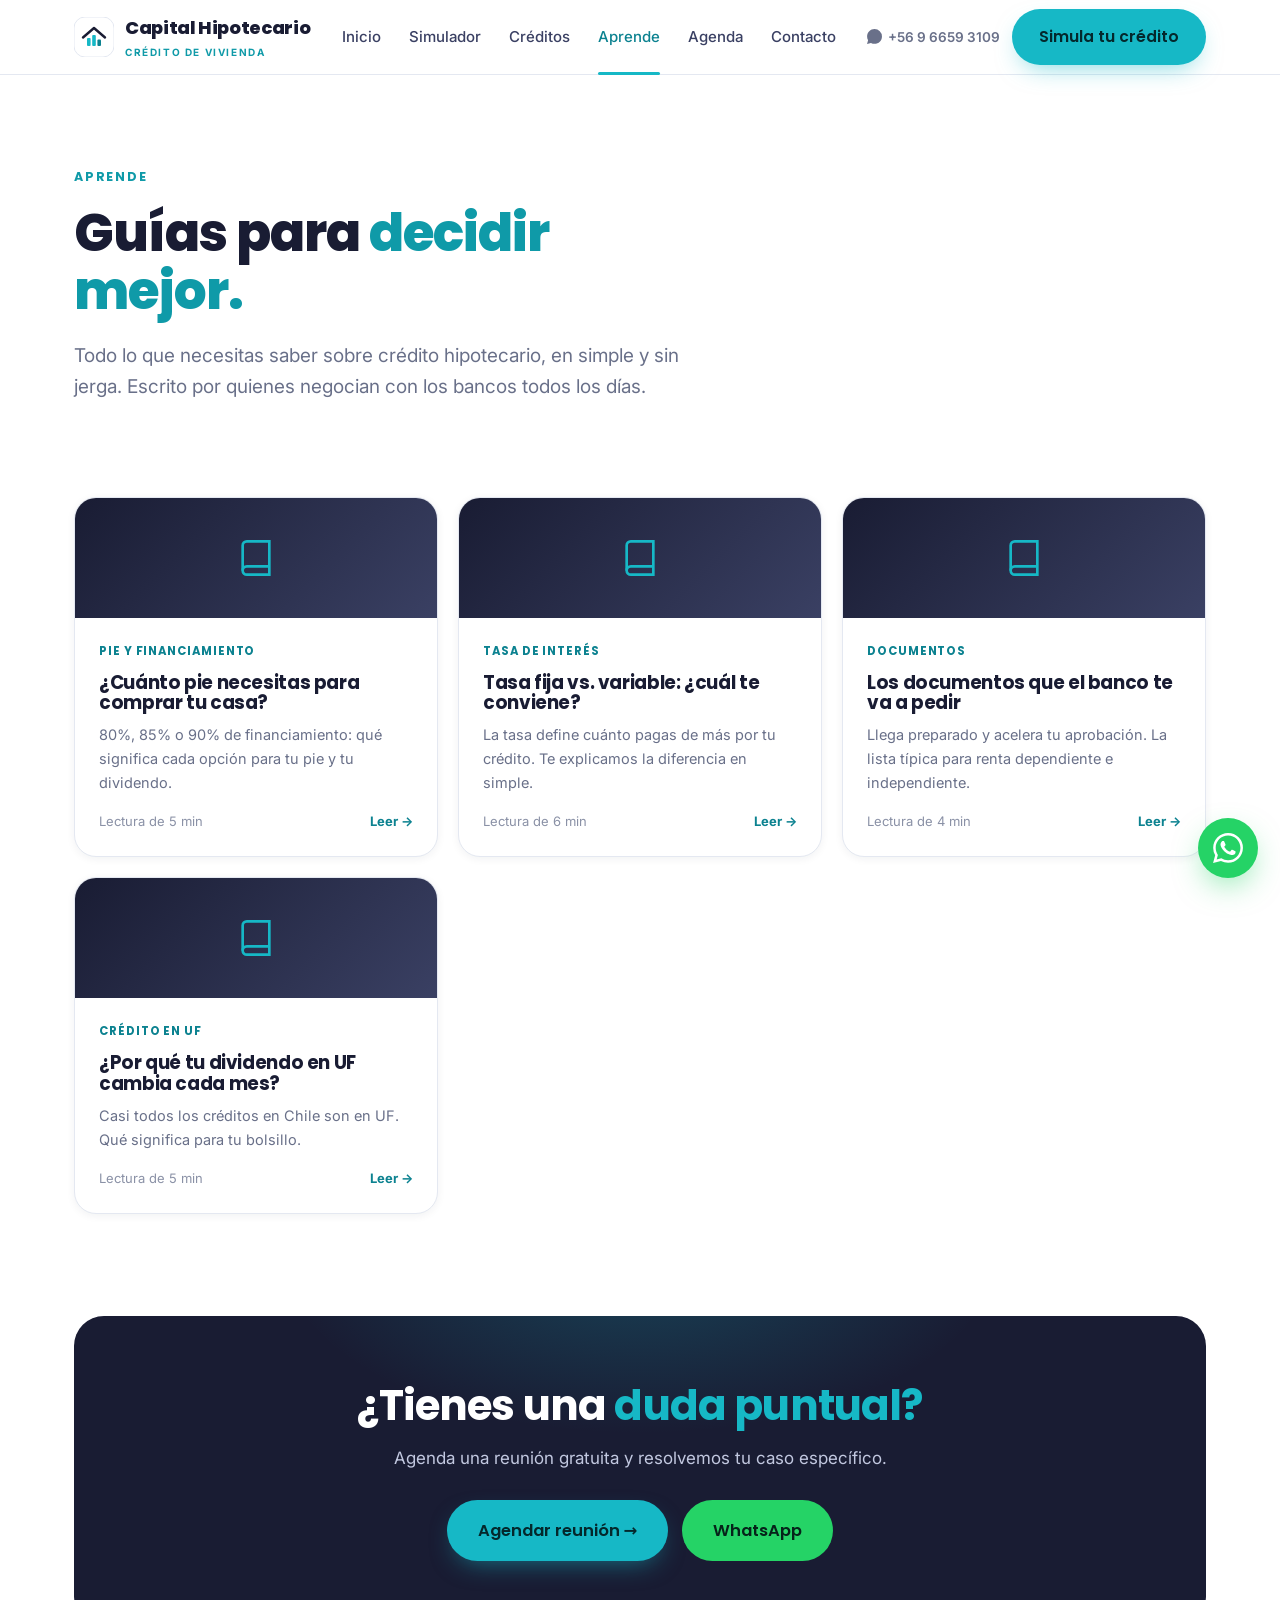
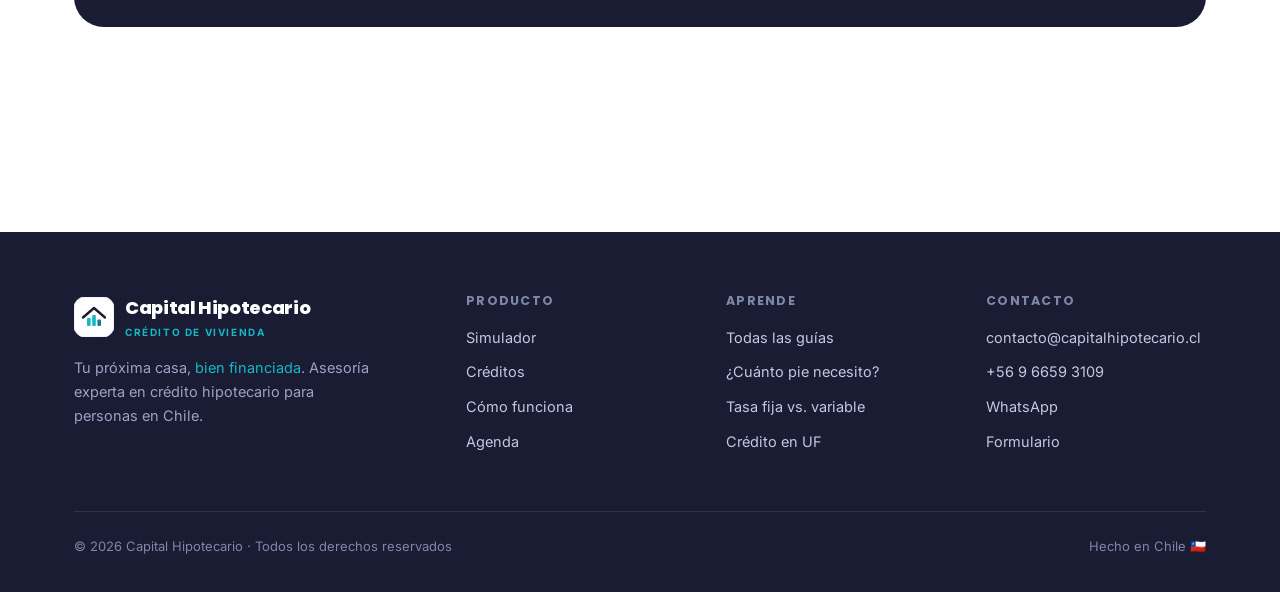
==== aprende.html @ 0b9295bb "Add files via upload" ====
<!DOCTYPE html><html lang="es-CL"><head><meta charset="UTF-8">
<meta name="viewport" content="width=device-width, initial-scale=1.0"><meta name="theme-color" content="#191c33">
<title>Guías de crédito hipotecario — Capital Hipotecario</title><meta name="description" content="Guías claras sobre crédito hipotecario: pie y financiamiento, tasa fija vs variable, documentos y crédito en UF.">
<link rel="preconnect" href="https://fonts.googleapis.com"><link rel="preconnect" href="https://fonts.gstatic.com" crossorigin>
<link href="https://fonts.googleapis.com/css2?family=Poppins:wght@500;600;700;800&family=Inter:wght@400;500;600;700&display=swap" rel="stylesheet">
<link rel="stylesheet" href="styles.css"></head><body>
<header><div class="wrap nav">
<a href="index.html" class="brand"><svg class="logo" viewBox="0 0 40 40" fill="none" xmlns="http://www.w3.org/2000/svg" aria-hidden="true">
<rect width="40" height="40" rx="11" fill="#fff" stroke="#e4e8f1"/>
<path d="M9 20.5 L20 11 L31 20.5" stroke="#191c33" stroke-width="2.4" stroke-linecap="round" stroke-linejoin="round"/>
<rect x="13" y="21" width="3.6" height="8" rx="1" fill="#16b8c6"/>
<rect x="18.2" y="18" width="3.6" height="11" rx="1" fill="#16b8c6"/>
<rect x="23.4" y="22.5" width="3.6" height="6.5" rx="1" fill="#0c8290"/></svg><span><b>Capital Hipotecario</b><small>Crédito de vivienda</small></span></a>
<nav class="nav-links"><a href="index.html">Inicio</a><a href="simulador.html">Simulador</a><a href="creditos.html">Créditos</a><a href="aprende.html" class="active">Aprende</a><a href="agenda.html">Agenda</a><a href="contacto.html">Contacto</a></nav>
<div class="nav-cta"><a class="nav-phone" data-wa href="#"><svg width="15" height="15" viewBox="0 0 24 24" fill="currentColor"><path d="M.057 24l1.687-6.163a11.867 11.867 0 01-1.587-5.946C.16 5.335 5.495 0 12.05 0a11.82 11.82 0 018.413 3.488 11.82 11.82 0 013.48 8.414c-.003 6.557-5.338 11.892-11.893 11.892a11.9 11.9 0 01-5.688-1.448L.057 24z"/></svg> <span data-phone-text></span></a><a href="simulador.html" class="btn btn-primary">Simula tu crédito</a></div>
<button class="burger" id="burger" aria-label="Abrir menú"><svg width="26" height="26" viewBox="0 0 24 24" fill="none" stroke="currentColor" stroke-width="2"><path d="M3 6h18M3 12h18M3 18h18"/></svg></button>
</div><div class="mobile-menu" id="mobileMenu"><a href="index.html">Inicio</a><a href="simulador.html">Simulador</a><a href="creditos.html">Créditos</a><a href="aprende.html">Aprende</a><a href="agenda.html">Agenda</a><a href="contacto.html">Contacto</a><a href="simulador.html" class="btn btn-primary">Simula tu crédito</a></div></header>
<section class="hero" style="padding-bottom:30px"><div class="wrap"><div class="sec-head reveal" style="max-width:720px">
<span class="eyebrow">Aprende</span><h1 style="font-size:clamp(32px,5vw,52px)">Guías para <em>decidir mejor.</em></h1>
<p class="lead">Todo lo que necesitas saber sobre crédito hipotecario, en simple y sin jerga. Escrito por quienes negocian con los bancos todos los días.</p></div></div></section>
<section class="section" style="padding-top:20px"><div class="wrap"><div class="guides"><a class="guide" href="aprende-pie.html"><div class="ph"><svg width="40" height="40" viewBox="0 0 24 24" fill="none" stroke="currentColor" stroke-width="1.6"><path d="M4 19.5A2.5 2.5 0 0 1 6.5 17H20"/><path d="M6.5 2H20v20H6.5A2.5 2.5 0 0 1 4 19.5v-15A2.5 2.5 0 0 1 6.5 2Z"/></svg></div>
<div class="gbody"><div class="tag">Pie y financiamiento</div><h3>¿Cuánto pie necesitas para comprar tu casa?</h3><p>80%, 85% o 90% de financiamiento: qué significa cada opción para tu pie y tu dividendo.</p><div class="meta"><span>Lectura de 5 min</span><span class="read">Leer →</span></div></div></a><a class="guide" href="aprende-tasa.html"><div class="ph"><svg width="40" height="40" viewBox="0 0 24 24" fill="none" stroke="currentColor" stroke-width="1.6"><path d="M4 19.5A2.5 2.5 0 0 1 6.5 17H20"/><path d="M6.5 2H20v20H6.5A2.5 2.5 0 0 1 4 19.5v-15A2.5 2.5 0 0 1 6.5 2Z"/></svg></div>
<div class="gbody"><div class="tag">Tasa de interés</div><h3>Tasa fija vs. variable: ¿cuál te conviene?</h3><p>La tasa define cuánto pagas de más por tu crédito. Te explicamos la diferencia en simple.</p><div class="meta"><span>Lectura de 6 min</span><span class="read">Leer →</span></div></div></a><a class="guide" href="aprende-documentos.html"><div class="ph"><svg width="40" height="40" viewBox="0 0 24 24" fill="none" stroke="currentColor" stroke-width="1.6"><path d="M4 19.5A2.5 2.5 0 0 1 6.5 17H20"/><path d="M6.5 2H20v20H6.5A2.5 2.5 0 0 1 4 19.5v-15A2.5 2.5 0 0 1 6.5 2Z"/></svg></div>
<div class="gbody"><div class="tag">Documentos</div><h3>Los documentos que el banco te va a pedir</h3><p>Llega preparado y acelera tu aprobación. La lista típica para renta dependiente e independiente.</p><div class="meta"><span>Lectura de 4 min</span><span class="read">Leer →</span></div></div></a><a class="guide" href="aprende-uf.html"><div class="ph"><svg width="40" height="40" viewBox="0 0 24 24" fill="none" stroke="currentColor" stroke-width="1.6"><path d="M4 19.5A2.5 2.5 0 0 1 6.5 17H20"/><path d="M6.5 2H20v20H6.5A2.5 2.5 0 0 1 4 19.5v-15A2.5 2.5 0 0 1 6.5 2Z"/></svg></div>
<div class="gbody"><div class="tag">Crédito en UF</div><h3>¿Por qué tu dividendo en UF cambia cada mes?</h3><p>Casi todos los créditos en Chile son en UF. Qué significa para tu bolsillo.</p><div class="meta"><span>Lectura de 5 min</span><span class="read">Leer →</span></div></div></a></div></div></section>
<section class="section" style="padding-top:0"><div class="wrap"><div class="cta-band reveal">
<h2 style="color:#fff">¿Tienes una <em style="color:#16b8c6">duda puntual?</em></h2><p>Agenda una reunión gratuita y resolvemos tu caso específico.</p>
<div class="hero-actions"><a href="agenda.html" class="btn btn-primary btn-lg">Agendar reunión →</a><a class="btn btn-wa btn-lg" data-wa href="#">WhatsApp</a></div></div></div></section>
<footer><div class="wrap"><div class="foot-grid">
<div class="foot-brand"><a href="index.html" class="brand"><svg class="logo" viewBox="0 0 40 40" fill="none" xmlns="http://www.w3.org/2000/svg" aria-hidden="true">
<rect width="40" height="40" rx="11" fill="#fff" stroke="#e4e8f1"/>
<path d="M9 20.5 L20 11 L31 20.5" stroke="#191c33" stroke-width="2.4" stroke-linecap="round" stroke-linejoin="round"/>
<rect x="13" y="21" width="3.6" height="8" rx="1" fill="#16b8c6"/>
<rect x="18.2" y="18" width="3.6" height="11" rx="1" fill="#16b8c6"/>
<rect x="23.4" y="22.5" width="3.6" height="6.5" rx="1" fill="#0c8290"/></svg><span><b>Capital Hipotecario</b><small style="color:#16b8c6">Crédito de vivienda</small></span></a>
<p>Tu próxima casa, <em style="color:#16b8c6">bien financiada</em>. Asesoría experta en crédito hipotecario para personas en Chile.</p></div>
<div class="foot-col"><h4>Producto</h4><a href="simulador.html">Simulador</a><a href="creditos.html">Créditos</a><a href="index.html#como">Cómo funciona</a><a href="agenda.html">Agenda</a></div>
<div class="foot-col"><h4>Aprende</h4><a href="aprende.html">Todas las guías</a><a href="aprende-pie.html">¿Cuánto pie necesito?</a><a href="aprende-tasa.html">Tasa fija vs. variable</a><a href="aprende-uf.html">Crédito en UF</a></div>
<div class="foot-col"><h4>Contacto</h4><a data-mail="text" href="#">contacto@capitalhipotecario.cl</a><a data-tel="text" href="#">teléfono</a><a data-wa href="#">WhatsApp</a><a href="contacto.html">Formulario</a></div>
</div><div class="foot-bot"><span>© 2026 Capital Hipotecario · Todos los derechos reservados</span><span>Hecho en Chile 🇨🇱</span></div></div></footer>
<a class="wa-float" data-wa href="#" aria-label="WhatsApp"><svg width="30" height="30" viewBox="0 0 24 24" fill="currentColor"><path d="M.057 24l1.687-6.163a11.867 11.867 0 01-1.587-5.946C.16 5.335 5.495 0 12.05 0a11.82 11.82 0 018.413 3.488 11.82 11.82 0 013.48 8.414c-.003 6.557-5.338 11.892-11.893 11.892a11.9 11.9 0 01-5.688-1.448L.057 24zm6.597-3.807c1.676.995 3.276 1.591 5.392 1.592 5.448 0 9.886-4.434 9.889-9.885.002-5.462-4.415-9.89-9.881-9.892-5.452 0-9.887 4.434-9.889 9.884-.001 2.225.651 3.891 1.746 5.634l-.999 3.648 3.742-.981zm11.387-5.464c-.074-.124-.272-.198-.57-.347-.297-.149-1.758-.868-2.031-.967-.272-.099-.47-.149-.669.149-.198.297-.768.967-.941 1.165-.173.198-.347.223-.644.074-.297-.149-1.255-.462-2.39-1.475-.883-.788-1.48-1.761-1.653-2.059-.173-.297-.018-.458.13-.606.134-.133.297-.347.446-.521.151-.172.2-.296.3-.495.099-.198.05-.372-.025-.521-.075-.148-.669-1.611-.916-2.206-.242-.579-.487-.501-.669-.51l-.57-.01c-.198 0-.52.074-.792.372s-1.04 1.016-1.04 2.479 1.065 2.876 1.213 3.074c.149.198 2.095 3.2 5.076 4.487.709.306 1.263.489 1.694.626.712.226 1.36.194 1.872.118.571-.085 1.758-.719 2.006-1.413.248-.695.248-1.29.173-1.414z"/></svg></a>
<script src="main.js"></script></body></html>
---- styles.css ----
/* ============================================================
   Capital Hipotecario — estilos compartidos
   Paleta inspirada en BICE Hipotecaria: navy indigo + teal
   ============================================================ */
:root{
  --ink:#191c33;          /* navy indigo (BICE) */
  --ink-2:#272c4a;
  --ink-3:#3a4063;
  --teal:#16b8c6;         /* acento principal */
  --teal-600:#0f9aa8;
  --teal-700:#0c8290;
  --teal-soft:#e3f7f9;
  --teal-tint:#f0fbfc;
  --coral:#ff7a66;        /* acento cálido (uso muy puntual) */

  --bg:#ffffff;
  --bg-soft:#f5f7fb;
  --bg-soft-2:#eef2f8;
  --line:#e4e8f1;
  --line-2:#d6dce8;

  --text:#2b3146;
  --muted:#697089;
  --muted-2:#8a91a6;
  --white:#ffffff;

  --ok:#1aa179;
  --ok-soft:#e6f6f0;
  --warn:#e0892a;
  --warn-soft:#fdf2e3;

  --font-head:'Poppins',system-ui,sans-serif;
  --font-body:'Inter',system-ui,sans-serif;

  --maxw:1180px;
  --r-sm:10px; --r:16px; --r-lg:22px; --r-xl:30px;
  --sh-sm:0 2px 8px rgba(25,28,51,.06);
  --sh:0 10px 30px -12px rgba(25,28,51,.18);
  --sh-lg:0 30px 70px -34px rgba(25,28,51,.30);
  --sp:clamp(60px,8vw,108px);
}

*{box-sizing:border-box;margin:0;padding:0}
html{scroll-behavior:smooth;-webkit-text-size-adjust:100%}
body{
  font-family:var(--font-body);background:var(--bg);color:var(--text);
  line-height:1.65;font-size:17px;-webkit-font-smoothing:antialiased;overflow-x:hidden;
}
a{color:inherit;text-decoration:none}
img{max-width:100%;display:block}
em{font-style:normal;color:var(--teal-600);font-weight:inherit}
h1,h2,h3,h4{font-family:var(--font-head);color:var(--ink);line-height:1.12;letter-spacing:-.02em;font-weight:700}
h1{font-size:clamp(34px,5.4vw,58px);font-weight:800}
h2{font-size:clamp(28px,4vw,42px)}
h3{font-size:20px}
.wrap{max-width:var(--maxw);margin:0 auto;padding:0 24px}
.eyebrow{display:inline-block;font-family:var(--font-head);font-size:12.5px;font-weight:700;
  letter-spacing:.14em;text-transform:uppercase;color:var(--teal-600);margin-bottom:16px}
.lead{color:var(--muted);font-size:clamp(16px,1.5vw,19px);max-width:620px}
.center{text-align:center;margin-inline:auto}
.section{padding:var(--sp) 0}
.bg-soft{background:var(--bg-soft)}
.sec-head{max-width:680px;margin-bottom:44px}
.sec-head.center{margin-inline:auto}
.sec-head h2{margin-bottom:14px}

/* ---------- Botones ---------- */
.btn{display:inline-flex;align-items:center;gap:9px;justify-content:center;font-family:var(--font-head);
  font-weight:600;font-size:15.5px;padding:14px 26px;border-radius:999px;border:1.5px solid transparent;
  cursor:pointer;transition:.2s ease;white-space:nowrap}
.btn-primary{background:var(--teal);color:#04282c;box-shadow:0 10px 26px -10px rgba(22,184,198,.6)}
.btn-primary:hover{background:var(--teal-600);transform:translateY(-2px)}
.btn-dark{background:var(--ink);color:#fff}
.btn-dark:hover{background:var(--ink-2);transform:translateY(-2px)}
.btn-ghost{background:#fff;border-color:var(--line-2);color:var(--ink)}
.btn-ghost:hover{border-color:var(--teal);color:var(--teal-700)}
.btn-wa{background:#25d366;color:#06231a}
.btn-wa:hover{transform:translateY(-2px);filter:brightness(1.04)}
.btn-lg{padding:16px 30px;font-size:16.5px}
.btn-block{width:100%}

/* ---------- Header ---------- */
header{position:sticky;top:0;z-index:50;background:rgba(255,255,255,.9);backdrop-filter:blur(12px);
  border-bottom:1px solid var(--line)}
.nav{display:flex;align-items:center;justify-content:space-between;height:74px;gap:20px}
.brand{display:flex;align-items:center;gap:11px}
.brand .logo{width:40px;height:40px;flex:none}
.brand b{font-family:var(--font-head);font-weight:800;font-size:18px;color:var(--ink);letter-spacing:-.02em;line-height:1.05}
.brand small{display:block;font-size:10px;font-weight:700;letter-spacing:.16em;color:var(--teal-600);text-transform:uppercase;margin-top:2px}
.nav-links{display:flex;gap:28px;align-items:center}
.nav-links a{font-size:15px;color:var(--ink-3);font-weight:500;transition:.15s;position:relative}
.nav-links a:hover,.nav-links a.active{color:var(--teal-700)}
.nav-links a.active::after{content:"";position:absolute;left:0;right:0;bottom:-26px;height:3px;background:var(--teal);border-radius:3px}
.nav-cta{display:flex;align-items:center;gap:12px}
.nav-phone{font-size:13.5px;color:var(--muted);font-weight:600;display:flex;align-items:center;gap:6px}
.burger{display:none;background:none;border:0;color:var(--ink);cursor:pointer;padding:6px}
.mobile-menu{display:none;flex-direction:column;padding:6px 24px 22px;background:#fff;border-bottom:1px solid var(--line)}
.mobile-menu a{padding:13px 4px;color:var(--ink-3);border-bottom:1px solid var(--line);font-weight:500}
.mobile-menu .btn{margin-top:16px}

/* ---------- Hero ---------- */
.hero{padding:clamp(48px,7vw,86px) 0}
.hero-grid{display:grid;grid-template-columns:1.05fr .95fr;gap:54px;align-items:center}
.badge{display:inline-flex;align-items:center;gap:9px;font-family:var(--font-head);font-size:13px;font-weight:600;
  padding:8px 16px;border-radius:999px;background:var(--teal-soft);color:var(--teal-700);margin-bottom:24px}
.badge .dot{width:7px;height:7px;border-radius:50%;background:var(--teal);box-shadow:0 0 0 4px rgba(22,184,198,.2)}
.hero h1{margin-bottom:20px;max-width:14ch}
.hero .lead{margin-bottom:30px}
.hero-actions{display:flex;gap:14px;flex-wrap:wrap}
.hero-trust{display:flex;flex-wrap:wrap;gap:8px 24px;margin-top:34px}
.hero-trust div{display:flex;align-items:center;gap:8px;font-size:14px;color:var(--muted);font-weight:500}
.hero-trust svg{color:var(--teal);flex:none}

/* tarjeta resultado en hero */
.hero-card{background:#fff;border:1px solid var(--line);border-radius:var(--r-xl);box-shadow:var(--sh-lg);
  padding:30px;position:relative;overflow:hidden}
.hero-card::before{content:"";position:absolute;top:0;left:0;right:0;height:6px;background:linear-gradient(90deg,var(--teal),var(--teal-600))}
.hero-card .hc-top{display:flex;justify-content:space-between;align-items:center;margin-bottom:6px}
.hero-card .hc-label{font-size:13px;color:var(--muted);font-weight:600}
.hero-card .hc-pill{font-size:11.5px;font-weight:700;color:var(--teal-700);background:var(--teal-soft);padding:4px 10px;border-radius:999px}
.hero-card .hc-big{font-family:var(--font-head);font-size:clamp(34px,5vw,46px);font-weight:800;color:var(--ink);line-height:1}
.hero-card .hc-uf{color:var(--muted);font-size:14px;font-weight:600;margin-top:4px}
.hero-card .hc-rows{margin:22px 0;border-top:1px solid var(--line);padding-top:18px;display:grid;gap:12px}
.hero-card .hc-row{display:flex;justify-content:space-between;font-size:14px}
.hero-card .hc-row span{color:var(--muted)}
.hero-card .hc-row b{color:var(--ink);font-weight:700}

/* ---------- Logos / strip ---------- */
.strip{display:flex;flex-wrap:wrap;justify-content:center;gap:14px 40px;align-items:center}
.strip .stat{text-align:center}
.strip .stat b{display:block;font-family:var(--font-head);font-size:clamp(28px,4vw,38px);color:var(--ink);font-weight:800;line-height:1}
.strip .stat span{font-size:14px;color:var(--muted)}

/* ---------- Cards genéricas ---------- */
.cards{display:grid;grid-template-columns:repeat(auto-fit,minmax(270px,1fr));gap:20px}
.card{background:#fff;border:1px solid var(--line);border-radius:var(--r-lg);padding:30px 26px;transition:.2s;box-shadow:var(--sh-sm)}
.card:hover{transform:translateY(-4px);box-shadow:var(--sh);border-color:var(--teal)}
.card .ico{width:50px;height:50px;border-radius:14px;display:grid;place-items:center;margin-bottom:18px;
  background:var(--teal-soft);color:var(--teal-700)}
.card h3{margin-bottom:10px}
.card p{font-size:14.5px;color:var(--muted)}
.card .more{display:inline-flex;align-items:center;gap:6px;margin-top:16px;font-family:var(--font-head);
  font-weight:600;font-size:14.5px;color:var(--teal-700)}

/* ---------- Pasos ---------- */
.steps{display:grid;grid-template-columns:repeat(auto-fit,minmax(190px,1fr));gap:20px}
.step{background:#fff;border:1px solid var(--line);border-radius:var(--r-lg);padding:28px 24px;position:relative;box-shadow:var(--sh-sm)}
.step .num{font-family:var(--font-head);font-weight:800;font-size:15px;color:#fff;background:var(--teal);
  width:38px;height:38px;border-radius:11px;display:grid;place-items:center;margin-bottom:18px}
.step h3{font-size:18px;margin-bottom:8px}
.step p{font-size:14px;color:var(--muted)}

/* ---------- Simulador ---------- */
.sim-tabs{display:inline-flex;gap:4px;background:var(--bg-soft-2);padding:5px;border-radius:999px;margin-bottom:30px}
.sim-tabs button{font-family:var(--font-head);font-weight:600;font-size:14.5px;padding:10px 22px;border-radius:999px;
  border:0;background:transparent;color:var(--muted);cursor:pointer;transition:.18s}
.sim-tabs button.active{background:#fff;color:var(--ink);box-shadow:var(--sh-sm)}

.sim{display:grid;grid-template-columns:1fr 1fr;gap:0;border:1px solid var(--line);border-radius:var(--r-xl);
  overflow:hidden;background:#fff;box-shadow:var(--sh)}
.sim-form{padding:clamp(26px,3.4vw,40px)}
.sim-out{padding:clamp(26px,3.4vw,40px);background:var(--ink);color:#fff;position:relative}
.sim-out::before{content:"";position:absolute;top:0;left:0;right:0;height:5px;background:linear-gradient(90deg,var(--teal),var(--teal-600))}

.field{margin-bottom:26px}
.field:last-child{margin-bottom:0}
.field-top{display:flex;justify-content:space-between;align-items:baseline;margin-bottom:10px;gap:10px}
.field label{font-family:var(--font-head);font-size:14.5px;font-weight:600;color:var(--ink)}
.field .hint{font-size:12.5px;color:var(--muted-2)}
.money-in{position:relative}
.money-in .cur{position:absolute;left:15px;top:50%;transform:translateY(-50%);color:var(--muted);font-weight:700}
.money-in input{width:100%;font-family:var(--font-head);font-size:22px;font-weight:700;color:var(--ink);
  background:var(--bg-soft);border:1.5px solid var(--line-2);border-radius:var(--r-sm);padding:14px 16px 14px 32px;transition:.15s}
.money-in input:focus{outline:none;border-color:var(--teal);background:#fff;box-shadow:0 0 0 3px rgba(22,184,198,.15)}
.uf-eq{font-size:13px;color:var(--muted);margin-top:8px;font-weight:600}
.uf-eq b{color:var(--teal-700)}

input[type=range]{-webkit-appearance:none;appearance:none;width:100%;height:6px;border-radius:999px;margin-top:14px;
  background:linear-gradient(90deg,var(--teal) var(--pct,30%),var(--bg-soft-2) var(--pct,30%));cursor:pointer}
input[type=range]::-webkit-slider-thumb{-webkit-appearance:none;width:22px;height:22px;border-radius:50%;
  background:#fff;border:5px solid var(--teal);box-shadow:var(--sh-sm);cursor:pointer}
input[type=range]::-moz-range-thumb{width:18px;height:18px;border-radius:50%;background:#fff;border:5px solid var(--teal);cursor:pointer}

.seg{display:flex;gap:8px;flex-wrap:wrap}
.seg button{flex:1;min-width:54px;padding:12px 8px;border-radius:var(--r-sm);cursor:pointer;background:var(--bg-soft);
  border:1.5px solid var(--line-2);color:var(--muted);font-family:var(--font-head);font-weight:600;font-size:15px;transition:.15s}
.seg button:hover{border-color:var(--teal)}
.seg button.active{background:var(--teal-soft);border-color:var(--teal);color:var(--teal-700)}
.seg button small{display:block;font-size:11px;font-weight:500;color:var(--muted-2);margin-top:2px}
.seg button.active small{color:var(--teal-600)}

.stepper{display:flex;align-items:center;gap:0;background:var(--bg-soft);border:1.5px solid var(--line-2);border-radius:var(--r-sm);overflow:hidden;width:fit-content}
.stepper button{width:48px;height:50px;border:0;background:transparent;font-size:22px;color:var(--teal-700);cursor:pointer;font-weight:700}
.stepper button:hover{background:var(--teal-soft)}
.stepper .val{font-family:var(--font-head);font-weight:800;font-size:22px;color:var(--ink);min-width:64px;text-align:center}
.stepper .val small{display:block;font-size:11px;font-weight:500;color:var(--muted);margin-top:-2px}

/* salida del simulador (oscura) */
.out-label{font-family:var(--font-head);font-size:13px;font-weight:600;letter-spacing:.04em;text-transform:uppercase;color:var(--teal);margin-bottom:8px}
.out-big{font-family:var(--font-head);font-size:clamp(38px,6vw,52px);font-weight:800;line-height:1;color:#fff}
.out-big .per{font-size:15px;font-weight:500;color:#9aa3c4;margin-left:6px;font-family:var(--font-body)}
.out-uf{color:#9aa3c4;font-size:14.5px;font-weight:600;margin-top:6px}
.out-table{margin:26px 0 0;border-top:1px solid rgba(255,255,255,.12);padding-top:18px;display:grid;gap:0}
.out-row{display:flex;justify-content:space-between;align-items:center;padding:11px 0;border-bottom:1px solid rgba(255,255,255,.08);font-size:14.5px}
.out-row:last-child{border-bottom:0}
.out-row .k{color:#b9c0db}
.out-row .v{font-family:var(--font-head);font-weight:700;color:#fff}
.out-row .v small{color:#8c95b8;font-weight:500;font-size:12.5px;margin-left:5px}
.out-row.total .k{color:#fff;font-weight:600}
.out-row.total .v{color:var(--teal);font-size:18px}
.out-foot{font-size:12px;color:#7e87a8;line-height:1.5;margin-top:18px}
.out-foot .uf-stamp{color:#b9c0db;font-weight:600;display:block;margin-bottom:6px}
.out-cta{display:flex;gap:10px;flex-wrap:wrap;margin-top:22px}
.out-cta .btn{flex:1}

/* ---------- Guías ---------- */
.guides{display:grid;grid-template-columns:repeat(auto-fit,minmax(280px,1fr));gap:20px}
.guide{display:flex;flex-direction:column;background:#fff;border:1px solid var(--line);border-radius:var(--r-lg);
  overflow:hidden;transition:.2s;box-shadow:var(--sh-sm)}
.guide:hover{transform:translateY(-4px);box-shadow:var(--sh);border-color:var(--teal)}
.guide .ph{height:120px;background:linear-gradient(135deg,var(--ink),var(--ink-3));display:grid;place-items:center;color:var(--teal)}
.guide .gbody{padding:24px}
.guide .tag{font-family:var(--font-head);font-size:11.5px;font-weight:700;letter-spacing:.08em;text-transform:uppercase;color:var(--teal-700);margin-bottom:12px}
.guide h3{font-size:18.5px;margin-bottom:9px}
.guide p{font-size:14.5px;color:var(--muted);flex:1}
.guide .meta{margin-top:16px;font-size:13px;color:var(--muted-2);display:flex;align-items:center;gap:8px}
.guide .meta .read{color:var(--teal-700);font-weight:700;margin-left:auto}

/* ---------- Artículo (guía individual) ---------- */
.article{max-width:760px;margin:0 auto}
.article .tag{font-family:var(--font-head);font-size:12.5px;font-weight:700;letter-spacing:.08em;text-transform:uppercase;color:var(--teal-700)}
.article h1{margin:14px 0 12px;font-size:clamp(30px,4.4vw,44px)}
.article .amETA,.article .ameta{color:var(--muted);font-size:14px;margin-bottom:30px}
.article .body p{margin-bottom:18px;color:var(--text);font-size:17px}
.article .body h2{font-size:24px;margin:34px 0 12px}
.article .body h3{font-size:19px;margin:26px 0 10px}
.article .body ul,.article .body ol{margin:0 0 18px 22px;color:var(--text)}
.article .body li{margin-bottom:9px}
.article .body strong{color:var(--ink)}
.callout{background:var(--teal-tint);border:1px solid var(--teal-soft);border-left:4px solid var(--teal);
  border-radius:var(--r-sm);padding:18px 20px;margin:24px 0;font-size:15.5px;color:var(--ink-2)}

/* ---------- Listas con check ---------- */
.checklist{list-style:none;display:grid;gap:14px;margin:24px 0}
.checklist li{display:flex;gap:12px;font-size:15.5px;color:var(--text)}
.checklist svg{color:var(--teal);flex:none;margin-top:3px}
.checklist b{color:var(--ink);font-weight:700}

/* ---------- Split (agenda / contacto) ---------- */
.split{display:grid;grid-template-columns:1fr 1fr;gap:48px;align-items:start}
.panel{background:#fff;border:1px solid var(--line);border-radius:var(--r-lg);padding:clamp(24px,3vw,34px);box-shadow:var(--sh-sm)}
.panel.dark{background:var(--ink);color:#fff;border:0}
.cal-embed{min-height:430px;border-radius:var(--r);overflow:hidden;border:1px solid var(--line)}
.cal-fallback{padding:42px 24px;text-align:center;color:var(--muted)}
.cal-fallback h3{margin-bottom:10px}
.cal-fallback p{font-size:14.5px;margin-bottom:22px;max-width:42ch;margin-inline:auto}

/* ---------- Formularios ---------- */
form .row{display:grid;gap:16px;margin-bottom:16px}
@media(min-width:540px){form .row.two{grid-template-columns:1fr 1fr}}
form label{display:block;font-family:var(--font-head);font-size:13.5px;font-weight:600;margin-bottom:7px;color:var(--ink)}
form input,form select,form textarea{width:100%;background:var(--bg-soft);border:1.5px solid var(--line-2);border-radius:var(--r-sm);
  padding:13px 14px;color:var(--text);font-size:15px;font-family:var(--font-body);transition:.15s}
form textarea{resize:vertical;min-height:110px}
form input:focus,form select:focus,form textarea:focus{outline:none;border-color:var(--teal);background:#fff;box-shadow:0 0 0 3px rgba(22,184,198,.15)}
form select{appearance:none;background-image:url("data:image/svg+xml,%3Csvg xmlns='http://www.w3.org/2000/svg' width='14' height='14' viewBox='0 0 24 24' fill='none' stroke='%23697089' stroke-width='2'%3E%3Cpath d='m6 9 6 6 6-6'/%3E%3C/svg%3E");background-repeat:no-repeat;background-position:right 14px center}
.form-foot{display:flex;align-items:center;gap:14px;flex-wrap:wrap;margin-top:6px}
.form-msg{font-size:14px;display:none;padding:12px 16px;border-radius:var(--r-sm);margin-top:14px}
.form-msg.ok{display:block;background:var(--ok-soft);border:1px solid #b6e3d2;color:#0d7a57}
.form-msg.err{display:block;background:var(--warn-soft);border:1px solid #f1d3a6;color:#9a5a13}
.priv{font-size:12.5px;color:var(--muted-2)}

/* ---------- FAQ ---------- */
.faq{max-width:780px;margin:0 auto;display:grid;gap:12px}
.faq details{background:#fff;border:1px solid var(--line);border-radius:var(--r);padding:4px 22px;box-shadow:var(--sh-sm)}
.faq summary{font-family:var(--font-head);font-weight:600;color:var(--ink);padding:16px 0;cursor:pointer;list-style:none;display:flex;justify-content:space-between;align-items:center;gap:14px}
.faq summary::-webkit-details-marker{display:none}
.faq summary::after{content:"+";color:var(--teal-700);font-size:22px;font-weight:700}
.faq details[open] summary::after{content:"–"}
.faq p{padding:0 0 18px;color:var(--muted);font-size:15px}

/* ---------- CTA band ---------- */
.cta-band{background:var(--ink);border-radius:var(--r-xl);padding:clamp(40px,6vw,66px) clamp(28px,5vw,56px);
  text-align:center;position:relative;overflow:hidden}
.cta-band::before{content:"";position:absolute;inset:0;background:radial-gradient(600px 300px at 50% -20%,rgba(22,184,198,.25),transparent 60%)}
.cta-band *{position:relative}
.cta-band h2{color:#fff;margin-bottom:14px}
.cta-band p{color:#c2c8e0;max-width:52ch;margin:0 auto 28px;font-size:17px}
.cta-band .hero-actions{justify-content:center}

/* ---------- Footer ---------- */
footer{background:var(--ink);color:#c2c8e0;padding:62px 0 34px;margin-top:var(--sp)}
.foot-grid{display:grid;grid-template-columns:1.6fr 1fr 1fr 1fr;gap:40px;margin-bottom:46px}
.foot-brand .brand b{color:#fff}
.foot-brand p{font-size:14.5px;margin:16px 0;max-width:34ch;color:#9aa3c4}
.foot-col h4{font-family:var(--font-head);font-size:12.5px;letter-spacing:.1em;text-transform:uppercase;color:#7e87a8;margin-bottom:18px;font-weight:700}
.foot-col a{display:block;color:#c2c8e0;font-size:14.5px;margin-bottom:11px;transition:.15s}
.foot-col a:hover{color:var(--teal)}
.foot-bot{border-top:1px solid rgba(255,255,255,.1);padding-top:24px;display:flex;justify-content:space-between;gap:14px;flex-wrap:wrap;font-size:13px;color:#7e87a8}

/* ---------- WhatsApp flotante ---------- */
.wa-float{position:fixed;right:22px;bottom:22px;z-index:60;width:60px;height:60px;border-radius:50%;
  background:#25d366;display:grid;place-items:center;box-shadow:0 12px 30px -6px rgba(37,211,102,.5);transition:.2s;color:#fff}
.wa-float:hover{transform:scale(1.07)}

/* ---------- Reveal ---------- */
.reveal{opacity:0;transform:translateY(20px);transition:opacity .7s ease,transform .7s ease}
.reveal.in{opacity:1;transform:none}

/* ---------- Responsive ---------- */
@media(max-width:900px){
  .nav-links,.nav-phone{display:none}
  .burger{display:block}
  .hero-grid,.split{grid-template-columns:1fr;gap:38px}
  .sim{grid-template-columns:1fr}
  .foot-grid{grid-template-columns:1fr 1fr;gap:32px}
  .foot-brand{grid-column:1/-1}
}
@media(max-width:520px){
  body{font-size:16px}
  .foot-grid{grid-template-columns:1fr}
  .out-cta .btn,.hero-actions .btn{flex:1 1 100%}
}
@media(prefers-reduced-motion:reduce){
  *{scroll-behavior:auto!important}
  .reveal{opacity:1;transform:none;transition:none}
}
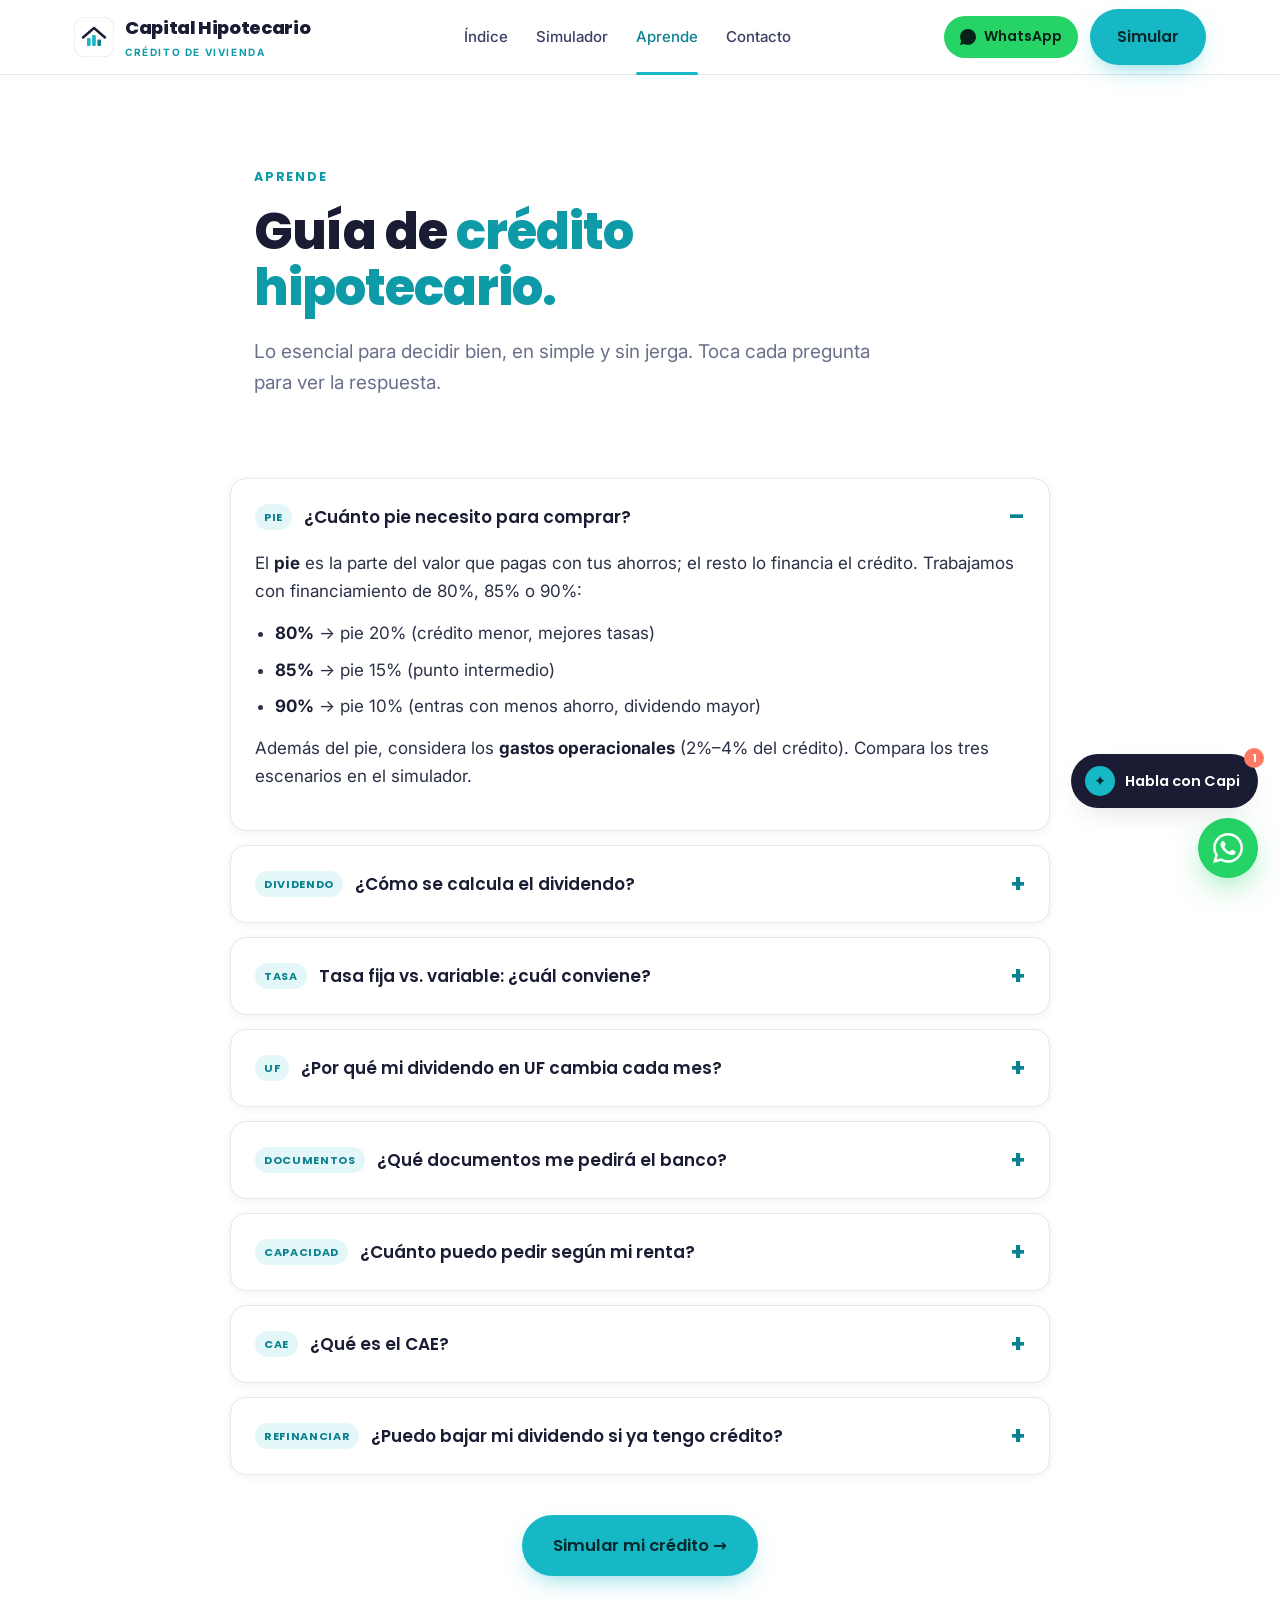
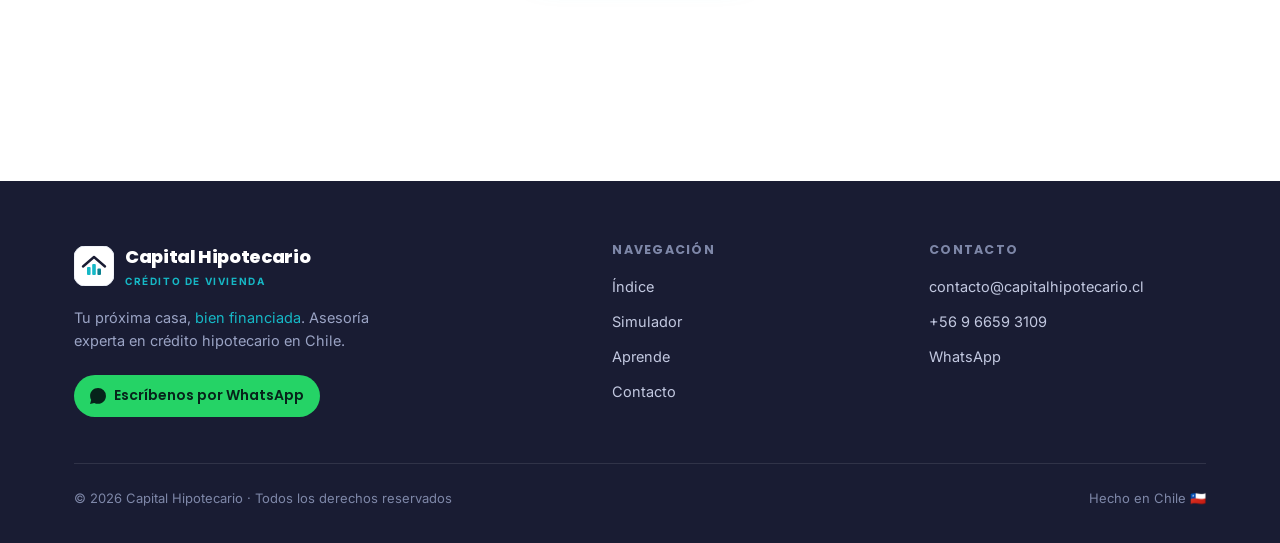
==== commit c5484bd6: "Add files via upload" ====
--- a/aprende.html
+++ b/aprende.html
@@ -1,6 +1,6 @@
 <!DOCTYPE html><html lang="es-CL"><head><meta charset="UTF-8">
 <meta name="viewport" content="width=device-width, initial-scale=1.0"><meta name="theme-color" content="#191c33">
-<title>Guías de crédito hipotecario — Capital Hipotecario</title><meta name="description" content="Guías claras sobre crédito hipotecario: pie y financiamiento, tasa fija vs variable, documentos y crédito en UF.">
+<title>Guía de crédito hipotecario — Capital Hipotecario</title><meta name="description" content="Aprende lo esencial del crédito hipotecario: pie, dividendo, tasa fija vs variable, UF, documentos, CAE y capacidad de pago.">
 <link rel="preconnect" href="https://fonts.googleapis.com"><link rel="preconnect" href="https://fonts.gstatic.com" crossorigin>
 <link href="https://fonts.googleapis.com/css2?family=Poppins:wght@500;600;700;800&family=Inter:wght@400;500;600;700&display=swap" rel="stylesheet">
 <link rel="stylesheet" href="styles.css"></head><body>
@@ -11,32 +11,40 @@
 <rect x="13" y="21" width="3.6" height="8" rx="1" fill="#16b8c6"/>
 <rect x="18.2" y="18" width="3.6" height="11" rx="1" fill="#16b8c6"/>
 <rect x="23.4" y="22.5" width="3.6" height="6.5" rx="1" fill="#0c8290"/></svg><span><b>Capital Hipotecario</b><small>Crédito de vivienda</small></span></a>
-<nav class="nav-links"><a href="index.html">Inicio</a><a href="simulador.html">Simulador</a><a href="creditos.html">Créditos</a><a href="aprende.html" class="active">Aprende</a><a href="agenda.html">Agenda</a><a href="contacto.html">Contacto</a></nav>
-<div class="nav-cta"><a class="nav-phone" data-wa href="#"><svg width="15" height="15" viewBox="0 0 24 24" fill="currentColor"><path d="M.057 24l1.687-6.163a11.867 11.867 0 01-1.587-5.946C.16 5.335 5.495 0 12.05 0a11.82 11.82 0 018.413 3.488 11.82 11.82 0 013.48 8.414c-.003 6.557-5.338 11.892-11.893 11.892a11.9 11.9 0 01-5.688-1.448L.057 24z"/></svg> <span data-phone-text></span></a><a href="simulador.html" class="btn btn-primary">Simula tu crédito</a></div>
+<nav class="nav-links"><a href="index.html">Índice</a><a href="simulador.html">Simulador</a><a href="aprende.html" class="active">Aprende</a><a href="contacto.html">Contacto</a></nav>
+<div class="nav-cta">
+<a class="wa-head" data-wa href="#"><svg width="16" height="16" viewBox="0 0 24 24" fill="currentColor"><path d="M.057 24l1.687-6.163a11.867 11.867 0 01-1.587-5.946C.16 5.335 5.495 0 12.05 0a11.82 11.82 0 018.413 3.488 11.82 11.82 0 013.48 8.414c-.003 6.557-5.338 11.892-11.893 11.892a11.9 11.9 0 01-5.688-1.448L.057 24z"/></svg> <span>WhatsApp</span></a>
+<a href="simulador.html" class="btn btn-primary">Simular</a></div>
 <button class="burger" id="burger" aria-label="Abrir menú"><svg width="26" height="26" viewBox="0 0 24 24" fill="none" stroke="currentColor" stroke-width="2"><path d="M3 6h18M3 12h18M3 18h18"/></svg></button>
-</div><div class="mobile-menu" id="mobileMenu"><a href="index.html">Inicio</a><a href="simulador.html">Simulador</a><a href="creditos.html">Créditos</a><a href="aprende.html">Aprende</a><a href="agenda.html">Agenda</a><a href="contacto.html">Contacto</a><a href="simulador.html" class="btn btn-primary">Simula tu crédito</a></div></header>
-<section class="hero" style="padding-bottom:30px"><div class="wrap"><div class="sec-head reveal" style="max-width:720px">
-<span class="eyebrow">Aprende</span><h1 style="font-size:clamp(32px,5vw,52px)">Guías para <em>decidir mejor.</em></h1>
-<p class="lead">Todo lo que necesitas saber sobre crédito hipotecario, en simple y sin jerga. Escrito por quienes negocian con los bancos todos los días.</p></div></div></section>
-<section class="section" style="padding-top:20px"><div class="wrap"><div class="guides"><a class="guide" href="aprende-pie.html"><div class="ph"><svg width="40" height="40" viewBox="0 0 24 24" fill="none" stroke="currentColor" stroke-width="1.6"><path d="M4 19.5A2.5 2.5 0 0 1 6.5 17H20"/><path d="M6.5 2H20v20H6.5A2.5 2.5 0 0 1 4 19.5v-15A2.5 2.5 0 0 1 6.5 2Z"/></svg></div>
-<div class="gbody"><div class="tag">Pie y financiamiento</div><h3>¿Cuánto pie necesitas para comprar tu casa?</h3><p>80%, 85% o 90% de financiamiento: qué significa cada opción para tu pie y tu dividendo.</p><div class="meta"><span>Lectura de 5 min</span><span class="read">Leer →</span></div></div></a><a class="guide" href="aprende-tasa.html"><div class="ph"><svg width="40" height="40" viewBox="0 0 24 24" fill="none" stroke="currentColor" stroke-width="1.6"><path d="M4 19.5A2.5 2.5 0 0 1 6.5 17H20"/><path d="M6.5 2H20v20H6.5A2.5 2.5 0 0 1 4 19.5v-15A2.5 2.5 0 0 1 6.5 2Z"/></svg></div>
-<div class="gbody"><div class="tag">Tasa de interés</div><h3>Tasa fija vs. variable: ¿cuál te conviene?</h3><p>La tasa define cuánto pagas de más por tu crédito. Te explicamos la diferencia en simple.</p><div class="meta"><span>Lectura de 6 min</span><span class="read">Leer →</span></div></div></a><a class="guide" href="aprende-documentos.html"><div class="ph"><svg width="40" height="40" viewBox="0 0 24 24" fill="none" stroke="currentColor" stroke-width="1.6"><path d="M4 19.5A2.5 2.5 0 0 1 6.5 17H20"/><path d="M6.5 2H20v20H6.5A2.5 2.5 0 0 1 4 19.5v-15A2.5 2.5 0 0 1 6.5 2Z"/></svg></div>
-<div class="gbody"><div class="tag">Documentos</div><h3>Los documentos que el banco te va a pedir</h3><p>Llega preparado y acelera tu aprobación. La lista típica para renta dependiente e independiente.</p><div class="meta"><span>Lectura de 4 min</span><span class="read">Leer →</span></div></div></a><a class="guide" href="aprende-uf.html"><div class="ph"><svg width="40" height="40" viewBox="0 0 24 24" fill="none" stroke="currentColor" stroke-width="1.6"><path d="M4 19.5A2.5 2.5 0 0 1 6.5 17H20"/><path d="M6.5 2H20v20H6.5A2.5 2.5 0 0 1 4 19.5v-15A2.5 2.5 0 0 1 6.5 2Z"/></svg></div>
-<div class="gbody"><div class="tag">Crédito en UF</div><h3>¿Por qué tu dividendo en UF cambia cada mes?</h3><p>Casi todos los créditos en Chile son en UF. Qué significa para tu bolsillo.</p><div class="meta"><span>Lectura de 5 min</span><span class="read">Leer →</span></div></div></a></div></div></section>
-<section class="section" style="padding-top:0"><div class="wrap"><div class="cta-band reveal">
-<h2 style="color:#fff">¿Tienes una <em style="color:#16b8c6">duda puntual?</em></h2><p>Agenda una reunión gratuita y resolvemos tu caso específico.</p>
-<div class="hero-actions"><a href="agenda.html" class="btn btn-primary btn-lg">Agendar reunión →</a><a class="btn btn-wa btn-lg" data-wa href="#">WhatsApp</a></div></div></div></section>
-<footer><div class="wrap"><div class="foot-grid">
+</div><div class="mobile-menu" id="mobileMenu"><a href="index.html">Índice</a><a href="simulador.html">Simulador</a><a href="aprende.html">Aprende</a><a href="contacto.html">Contacto</a><a class="btn btn-wa" data-wa href="#"><svg width="16" height="16" viewBox="0 0 24 24" fill="currentColor"><path d="M.057 24l1.687-6.163a11.867 11.867 0 01-1.587-5.946C.16 5.335 5.495 0 12.05 0a11.82 11.82 0 018.413 3.488 11.82 11.82 0 013.48 8.414c-.003 6.557-5.338 11.892-11.893 11.892a11.9 11.9 0 01-5.688-1.448L.057 24z"/></svg> Hablar por WhatsApp</a></div></header>
+<section class="hero" style="padding-bottom:20px"><div class="wrap" style="max-width:820px">
+<div class="sec-head reveal" style="margin-bottom:0"><span class="eyebrow">Aprende</span><h1 style="font-size:clamp(32px,5vw,50px)">Guía de <em>crédito hipotecario.</em></h1>
+<p class="lead">Lo esencial para decidir bien, en simple y sin jerga. Toca cada pregunta para ver la respuesta.</p></div></div></section>
+
+<section class="section" style="padding-top:30px"><div class="wrap"><div class="learn reveal">
+<details open><summary><span class="q"><span class="tagmini">Pie</span> ¿Cuánto pie necesito para comprar?</span></summary><div class="ans"><p>El <b>pie</b> es la parte del valor que pagas con tus ahorros; el resto lo financia el crédito. Trabajamos con financiamiento de 80%, 85% o 90%:</p><ul><li><b>80%</b> → pie 20% (crédito menor, mejores tasas)</li><li><b>85%</b> → pie 15% (punto intermedio)</li><li><b>90%</b> → pie 10% (entras con menos ahorro, dividendo mayor)</li></ul><p>Además del pie, considera los <b>gastos operacionales</b> (2%–4% del crédito). Compara los tres escenarios en el <a href='simulador.html'>simulador</a>.</p></div></details>
+<details><summary><span class="q"><span class="tagmini">Dividendo</span> ¿Cómo se calcula el dividendo?</span></summary><div class="ans"><p>El <b>dividendo</b> es tu cuota mensual. Depende del monto del crédito, el plazo y la tasa, más los seguros obligatorios. En el <a href='simulador.html'>simulador</a> lo ves con y sin seguros, junto al CAE y el costo total.</p></div></details>
+<details><summary><span class="q"><span class="tagmini">Tasa</span> Tasa fija vs. variable: ¿cuál conviene?</span></summary><div class="ans"><p>La tasa es el costo del crédito; pocas décimas, por 20 o 30 años, son millones.</p><ul><li><b>Fija:</b> dividendo estable todo el crédito. La más usada en Chile por la certeza.</li><li><b>Variable/mixta:</b> parte más baja pero puede subir. Solo si entiendes el riesgo y tu horizonte es corto.</li></ul><p>La tasa 5,3% del simulador es <b>referencial</b>; la real depende de tu evaluación y del banco.</p></div></details>
+<details><summary><span class="q"><span class="tagmini">UF</span> ¿Por qué mi dividendo en UF cambia cada mes?</span></summary><div class="ans"><p>En Chile los créditos van en <b>UF</b>, que se reajusta con la inflación. Tu dividendo en UF es fijo (con tasa fija), pero en pesos sube de a poco cada mes. Ventaja: tu deuda no se infla en términos reales. A considerar: deja holgura en el presupuesto.</p></div></details>
+<details><summary><span class="q"><span class="tagmini">Documentos</span> ¿Qué documentos me pedirá el banco?</span></summary><div class="ans"><p>Para renta dependiente, lo habitual:</p><ul><li>Cédula de identidad vigente</li><li>Últimas 3 a 6 liquidaciones de sueldo</li><li>Certificado de cotizaciones AFP (12–24 meses)</li><li>Antigüedad laboral o contrato</li><li>Cartola que respalde el pie</li><li>Informe de deudas (CMF / Dicom)</li></ul><p>Si eres <b>independiente</b>, se suman tus declaraciones de renta (F22) de los últimos 2 años.</p></div></details>
+<details><summary><span class="q"><span class="tagmini">Capacidad</span> ¿Cuánto puedo pedir según mi renta?</span></summary><div class="ans"><p>Como referencia, el dividendo no debería superar el <b>25% de tu renta líquida</b>. Usa la pestaña <b>“¿Cuánto puedo pedir?”</b> del <a href='simulador.html'>simulador</a>: ingresas tu renta y te estima el crédito y la propiedad máxima.</p></div></details>
+<details><summary><span class="q"><span class="tagmini">CAE</span> ¿Qué es el CAE?</span></summary><div class="ans"><p>El <b>CAE</b> (Carga Anual Equivalente) resume el costo real del crédito incluyendo seguros y gastos, por eso suele ser algo mayor que la tasa. Es la mejor cifra para comparar ofertas entre bancos.</p></div></details>
+<details><summary><span class="q"><span class="tagmini">Refinanciar</span> ¿Puedo bajar mi dividendo si ya tengo crédito?</span></summary><div class="ans"><p>Sí. Con un <b>refinanciamiento</b> o la <b>portabilidad financiera</b> puedes bajar tu tasa o tu dividendo. Cuéntanos tu caso en <a href='contacto.html'>contacto</a> y lo revisamos sin costo.</p></div></details>
+</div>
+<div class="center" style="margin-top:40px"><a href="simulador.html" class="btn btn-primary btn-lg">Simular mi crédito →</a></div>
+</div></section>
+<footer><div class="wrap"><div class="foot-grid" style="grid-template-columns:1.8fr 1fr 1fr">
 <div class="foot-brand"><a href="index.html" class="brand"><svg class="logo" viewBox="0 0 40 40" fill="none" xmlns="http://www.w3.org/2000/svg" aria-hidden="true">
 <rect width="40" height="40" rx="11" fill="#fff" stroke="#e4e8f1"/>
 <path d="M9 20.5 L20 11 L31 20.5" stroke="#191c33" stroke-width="2.4" stroke-linecap="round" stroke-linejoin="round"/>
 <rect x="13" y="21" width="3.6" height="8" rx="1" fill="#16b8c6"/>
 <rect x="18.2" y="18" width="3.6" height="11" rx="1" fill="#16b8c6"/>
 <rect x="23.4" y="22.5" width="3.6" height="6.5" rx="1" fill="#0c8290"/></svg><span><b>Capital Hipotecario</b><small style="color:#16b8c6">Crédito de vivienda</small></span></a>
-<p>Tu próxima casa, <em style="color:#16b8c6">bien financiada</em>. Asesoría experta en crédito hipotecario para personas en Chile.</p></div>
-<div class="foot-col"><h4>Producto</h4><a href="simulador.html">Simulador</a><a href="creditos.html">Créditos</a><a href="index.html#como">Cómo funciona</a><a href="agenda.html">Agenda</a></div>
-<div class="foot-col"><h4>Aprende</h4><a href="aprende.html">Todas las guías</a><a href="aprende-pie.html">¿Cuánto pie necesito?</a><a href="aprende-tasa.html">Tasa fija vs. variable</a><a href="aprende-uf.html">Crédito en UF</a></div>
-<div class="foot-col"><h4>Contacto</h4><a data-mail="text" href="#">contacto@capitalhipotecario.cl</a><a data-tel="text" href="#">teléfono</a><a data-wa href="#">WhatsApp</a><a href="contacto.html">Formulario</a></div>
+<p>Tu próxima casa, <em style="color:#16b8c6">bien financiada</em>. Asesoría experta en crédito hipotecario en Chile.</p>
+<a class="wa-head" data-wa href="#" style="margin-top:6px"><svg width="16" height="16" viewBox="0 0 24 24" fill="currentColor"><path d="M.057 24l1.687-6.163a11.867 11.867 0 01-1.587-5.946C.16 5.335 5.495 0 12.05 0a11.82 11.82 0 018.413 3.488 11.82 11.82 0 013.48 8.414c-.003 6.557-5.338 11.892-11.893 11.892a11.9 11.9 0 01-5.688-1.448L.057 24z"/></svg> <span>Escríbenos por WhatsApp</span></a></div>
+<div class="foot-col"><h4>Navegación</h4><a href="index.html">Índice</a><a href="simulador.html">Simulador</a><a href="aprende.html">Aprende</a><a href="contacto.html">Contacto</a></div>
+<div class="foot-col"><h4>Contacto</h4><a data-mail="text" href="#">correo</a><a data-tel="text" href="#">teléfono</a><a data-wa href="#">WhatsApp</a></div>
 </div><div class="foot-bot"><span>© 2026 Capital Hipotecario · Todos los derechos reservados</span><span>Hecho en Chile 🇨🇱</span></div></div></footer>
 <a class="wa-float" data-wa href="#" aria-label="WhatsApp"><svg width="30" height="30" viewBox="0 0 24 24" fill="currentColor"><path d="M.057 24l1.687-6.163a11.867 11.867 0 01-1.587-5.946C.16 5.335 5.495 0 12.05 0a11.82 11.82 0 018.413 3.488 11.82 11.82 0 013.48 8.414c-.003 6.557-5.338 11.892-11.893 11.892a11.9 11.9 0 01-5.688-1.448L.057 24zm6.597-3.807c1.676.995 3.276 1.591 5.392 1.592 5.448 0 9.886-4.434 9.889-9.885.002-5.462-4.415-9.89-9.881-9.892-5.452 0-9.887 4.434-9.889 9.884-.001 2.225.651 3.891 1.746 5.634l-.999 3.648 3.742-.981zm11.387-5.464c-.074-.124-.272-.198-.57-.347-.297-.149-1.758-.868-2.031-.967-.272-.099-.47-.149-.669.149-.198.297-.768.967-.941 1.165-.173.198-.347.223-.644.074-.297-.149-1.255-.462-2.39-1.475-.883-.788-1.48-1.761-1.653-2.059-.173-.297-.018-.458.13-.606.134-.133.297-.347.446-.521.151-.172.2-.296.3-.495.099-.198.05-.372-.025-.521-.075-.148-.669-1.611-.916-2.206-.242-.579-.487-.501-.669-.51l-.57-.01c-.198 0-.52.074-.792.372s-1.04 1.016-1.04 2.479 1.065 2.876 1.213 3.074c.149.198 2.095 3.2 5.076 4.487.709.306 1.263.489 1.694.626.712.226 1.36.194 1.872.118.571-.085 1.758-.719 2.006-1.413.248-.695.248-1.29.173-1.414z"/></svg></a>
-<script src="main.js"></script></body></html>+<script src="main.js"></script>
+<script src="bot.js"></script></body></html>
--- a/styles.css
+++ b/styles.css
@@ -325,3 +325,91 @@
   *{scroll-behavior:auto!important}
   .reveal{opacity:1;transform:none;transition:none}
 }
+
+/* ============================================================
+   AÑADIDOS v2 — minimalismo, WhatsApp en header, chatbot "Capi"
+   ============================================================ */
+
+/* WhatsApp siempre visible en el header (también en móvil) */
+.wa-head{display:inline-flex;align-items:center;gap:8px;padding:9px 16px;border-radius:999px;
+  background:#25d366;color:#06231a;font-family:var(--font-head);font-weight:600;font-size:14px;transition:.2s}
+.wa-head:hover{filter:brightness(1.04);transform:translateY(-1px)}
+.wa-head svg{flex:none}
+@media(max-width:520px){ .wa-head span{display:none} .wa-head{padding:10px} }
+
+/* En móvil mostramos WhatsApp del header; ocultamos solo links y teléfono */
+@media(max-width:900px){
+  .nav-cta .btn-primary{display:none}
+}
+
+/* Acentos un poco más sobrios (minimalismo) */
+.card:hover{box-shadow:var(--sh-sm);transform:translateY(-3px)}
+.guide:hover{box-shadow:var(--sh-sm)}
+
+/* Bloque simple de valores (sin tarjetas pesadas) */
+.values{display:grid;grid-template-columns:repeat(auto-fit,minmax(220px,1fr));gap:32px}
+.value{display:flex;flex-direction:column;gap:8px}
+.value .vico{width:42px;height:42px;border-radius:12px;display:grid;place-items:center;background:var(--teal-soft);color:var(--teal-700)}
+.value h3{font-size:17px}
+.value p{font-size:14.5px;color:var(--muted)}
+
+/* Acordeón de aprendizaje (una sola página) */
+.learn{max-width:820px;margin:0 auto;display:grid;gap:14px}
+.learn details{background:#fff;border:1px solid var(--line);border-radius:var(--r);padding:6px 24px;box-shadow:var(--sh-sm)}
+.learn summary{font-family:var(--font-head);font-weight:600;font-size:17px;color:var(--ink);padding:18px 0;cursor:pointer;
+  list-style:none;display:flex;justify-content:space-between;align-items:center;gap:16px}
+.learn summary::-webkit-details-marker{display:none}
+.learn summary .q{display:flex;align-items:center;gap:12px}
+.learn summary .tagmini{font-size:11px;font-weight:700;letter-spacing:.06em;text-transform:uppercase;color:var(--teal-700);
+  background:var(--teal-soft);padding:4px 9px;border-radius:999px;white-space:nowrap}
+.learn summary::after{content:"+";color:var(--teal-700);font-size:24px;font-weight:700;line-height:1}
+.learn details[open] summary::after{content:"–"}
+.learn .ans{padding:0 0 20px;color:var(--text)}
+.learn .ans p{margin-bottom:14px}
+.learn .ans ul{margin:0 0 14px 20px}
+.learn .ans li{margin-bottom:8px}
+.learn .ans b{color:var(--ink)}
+
+/* ---------- Chatbot "Capi" ---------- */
+.capi-fab{position:fixed;right:22px;bottom:92px;z-index:60;display:inline-flex;align-items:center;gap:10px;
+  padding:12px 18px 12px 14px;border-radius:999px;border:0;cursor:pointer;background:var(--ink);color:#fff;
+  font-family:var(--font-head);font-weight:600;font-size:14.5px;box-shadow:var(--sh);transition:.2s}
+.capi-fab:hover{transform:translateY(-2px)}
+.capi-fab .av{width:30px;height:30px;border-radius:50%;background:var(--teal);display:grid;place-items:center;color:#04282c;flex:none}
+.capi-fab .badge-n{position:absolute;top:-6px;right:-6px;background:var(--coral);color:#fff;font-size:11px;font-weight:700;
+  width:20px;height:20px;border-radius:50%;display:grid;place-items:center}
+.capi-fab.hidden{display:none}
+
+.capi-panel{position:fixed;right:22px;bottom:22px;z-index:70;width:min(380px,calc(100vw - 36px));height:min(600px,calc(100vh - 44px));
+  background:#fff;border:1px solid var(--line);border-radius:var(--r-lg);box-shadow:var(--sh-lg);
+  display:none;flex-direction:column;overflow:hidden}
+.capi-panel.open{display:flex}
+.capi-head{background:var(--ink);color:#fff;padding:16px 18px;display:flex;align-items:center;gap:12px}
+.capi-head .av{width:40px;height:40px;border-radius:50%;background:var(--teal);display:grid;place-items:center;color:#04282c;flex:none}
+.capi-head .who{flex:1;line-height:1.2}
+.capi-head .who b{font-family:var(--font-head);font-size:15px}
+.capi-head .who small{display:flex;align-items:center;gap:6px;color:#9aa3c4;font-size:12px;margin-top:2px}
+.capi-head .who small::before{content:"";width:7px;height:7px;border-radius:50%;background:#34d399}
+.capi-head .x{background:none;border:0;color:#9aa3c4;cursor:pointer;padding:4px;border-radius:8px}
+.capi-head .x:hover{color:#fff;background:rgba(255,255,255,.1)}
+.capi-body{flex:1;overflow-y:auto;padding:18px;background:var(--bg-soft);display:flex;flex-direction:column;gap:12px}
+.capi-msg{max-width:85%;padding:11px 14px;border-radius:14px;font-size:14.5px;line-height:1.5;animation:capiIn .25s ease}
+.capi-msg.bot{background:#fff;border:1px solid var(--line);color:var(--text);align-self:flex-start;border-bottom-left-radius:4px}
+.capi-msg.user{background:var(--teal);color:#04282c;align-self:flex-end;border-bottom-right-radius:4px;font-weight:500}
+.capi-msg b{color:var(--ink);font-weight:700}
+.capi-msg.user b{color:#04282c}
+.capi-msg a{color:var(--teal-700);font-weight:600;text-decoration:underline}
+@keyframes capiIn{from{opacity:0;transform:translateY(6px)}to{opacity:1;transform:none}}
+.capi-chips{display:flex;flex-wrap:wrap;gap:8px;padding:0 18px 12px;background:var(--bg-soft)}
+.capi-chip{font-family:var(--font-head);font-size:13px;font-weight:500;padding:8px 13px;border-radius:999px;cursor:pointer;
+  background:#fff;border:1.5px solid var(--line-2);color:var(--ink);transition:.15s}
+.capi-chip:hover{border-color:var(--teal);color:var(--teal-700)}
+.capi-foot{border-top:1px solid var(--line);padding:12px;display:flex;gap:8px;background:#fff}
+.capi-foot input{flex:1;border:1.5px solid var(--line-2);border-radius:999px;padding:11px 16px;font-size:14px;font-family:var(--font-body);color:var(--text)}
+.capi-foot input:focus{outline:none;border-color:var(--teal)}
+.capi-foot button{width:44px;height:44px;border-radius:50%;border:0;background:var(--teal);color:#04282c;cursor:pointer;display:grid;place-items:center;flex:none;transition:.15s}
+.capi-foot button:hover{background:var(--teal-600)}
+.capi-wa{padding:10px 18px;background:var(--ink);text-align:center}
+.capi-wa a{color:#9aa3c4;font-size:12.5px;font-weight:500}
+.capi-wa a:hover{color:var(--teal)}
+@media(max-width:520px){ .capi-fab span{display:none} .capi-fab{padding:14px;bottom:88px} }
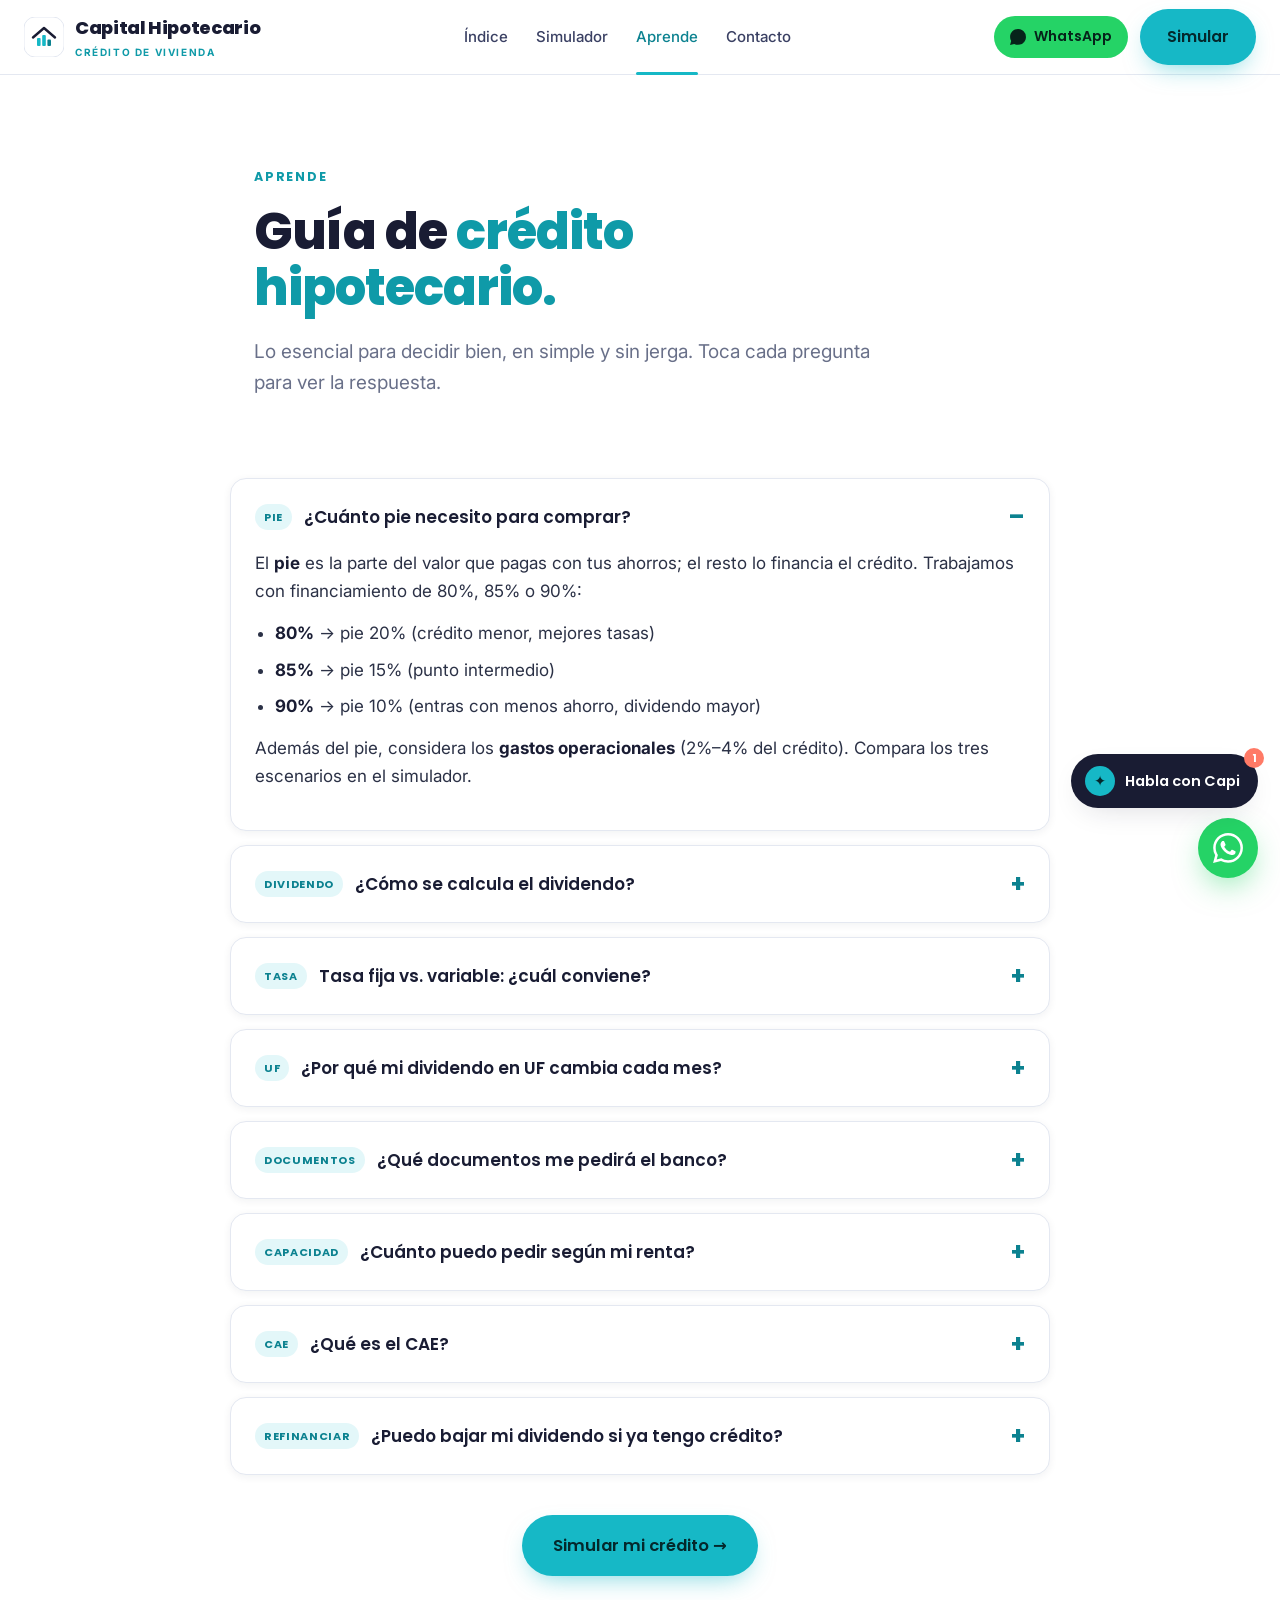
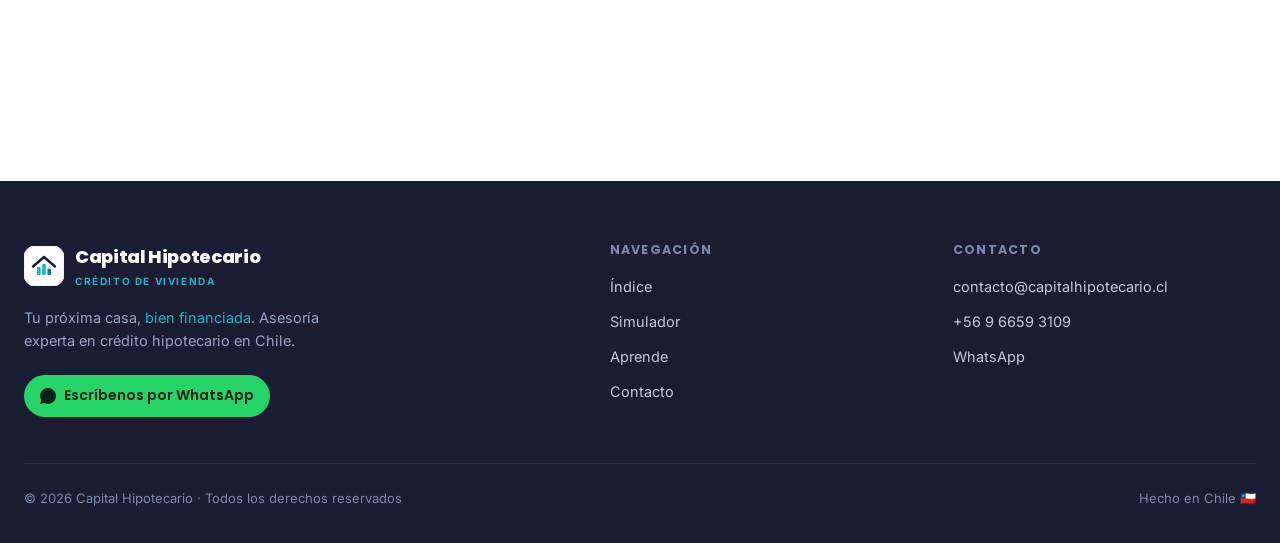
==== commit 9a3ccbdd: "Add files via upload" ====
--- a/aprende.html
+++ b/aprende.html
@@ -3,7 +3,7 @@
 <title>Guía de crédito hipotecario — Capital Hipotecario</title><meta name="description" content="Aprende lo esencial del crédito hipotecario: pie, dividendo, tasa fija vs variable, UF, documentos, CAE y capacidad de pago.">
 <link rel="preconnect" href="https://fonts.googleapis.com"><link rel="preconnect" href="https://fonts.gstatic.com" crossorigin>
 <link href="https://fonts.googleapis.com/css2?family=Poppins:wght@500;600;700;800&family=Inter:wght@400;500;600;700&display=swap" rel="stylesheet">
-<link rel="stylesheet" href="styles.css"></head><body>
+<link rel="stylesheet" href="styles.css?v=5"></head><body>
 <header><div class="wrap nav">
 <a href="index.html" class="brand"><svg class="logo" viewBox="0 0 40 40" fill="none" xmlns="http://www.w3.org/2000/svg" aria-hidden="true">
 <rect width="40" height="40" rx="11" fill="#fff" stroke="#e4e8f1"/>
@@ -46,5 +46,5 @@
 <div class="foot-col"><h4>Contacto</h4><a data-mail="text" href="#">correo</a><a data-tel="text" href="#">teléfono</a><a data-wa href="#">WhatsApp</a></div>
 </div><div class="foot-bot"><span>© 2026 Capital Hipotecario · Todos los derechos reservados</span><span>Hecho en Chile 🇨🇱</span></div></div></footer>
 <a class="wa-float" data-wa href="#" aria-label="WhatsApp"><svg width="30" height="30" viewBox="0 0 24 24" fill="currentColor"><path d="M.057 24l1.687-6.163a11.867 11.867 0 01-1.587-5.946C.16 5.335 5.495 0 12.05 0a11.82 11.82 0 018.413 3.488 11.82 11.82 0 013.48 8.414c-.003 6.557-5.338 11.892-11.893 11.892a11.9 11.9 0 01-5.688-1.448L.057 24zm6.597-3.807c1.676.995 3.276 1.591 5.392 1.592 5.448 0 9.886-4.434 9.889-9.885.002-5.462-4.415-9.89-9.881-9.892-5.452 0-9.887 4.434-9.889 9.884-.001 2.225.651 3.891 1.746 5.634l-.999 3.648 3.742-.981zm11.387-5.464c-.074-.124-.272-.198-.57-.347-.297-.149-1.758-.868-2.031-.967-.272-.099-.47-.149-.669.149-.198.297-.768.967-.941 1.165-.173.198-.347.223-.644.074-.297-.149-1.255-.462-2.39-1.475-.883-.788-1.48-1.761-1.653-2.059-.173-.297-.018-.458.13-.606.134-.133.297-.347.446-.521.151-.172.2-.296.3-.495.099-.198.05-.372-.025-.521-.075-.148-.669-1.611-.916-2.206-.242-.579-.487-.501-.669-.51l-.57-.01c-.198 0-.52.074-.792.372s-1.04 1.016-1.04 2.479 1.065 2.876 1.213 3.074c.149.198 2.095 3.2 5.076 4.487.709.306 1.263.489 1.694.626.712.226 1.36.194 1.872.118.571-.085 1.758-.719 2.006-1.413.248-.695.248-1.29.173-1.414z"/></svg></a>
-<script src="main.js"></script>
-<script src="bot.js"></script></body></html>+<script src="main.js?v=5"></script>
+<script src="bot.js?v=5"></script></body></html>
--- a/styles.css
+++ b/styles.css
@@ -32,7 +32,7 @@
   --font-head:'Poppins',system-ui,sans-serif;
   --font-body:'Inter',system-ui,sans-serif;
 
-  --maxw:1180px;
+  --maxw:1320px;
   --r-sm:10px; --r:16px; --r-lg:22px; --r-xl:30px;
   --sh-sm:0 2px 8px rgba(25,28,51,.06);
   --sh:0 10px 30px -12px rgba(25,28,51,.18);
@@ -413,3 +413,81 @@
 .capi-wa a{color:#9aa3c4;font-size:12.5px;font-weight:500}
 .capi-wa a:hover{color:var(--teal)}
 @media(max-width:520px){ .capi-fab span{display:none} .capi-fab{padding:14px;bottom:88px} }
+
+/* ============================================================
+   AÑADIDOS v3 — hero pantalla completa (Santiago) + simulador inline
+   ============================================================ */
+.hero-banner{position:relative;overflow:hidden;display:flex;align-items:center;
+  min-height:clamp(400px,56vh,560px);padding:clamp(40px,7vh,84px) 0;
+  background:#dbe8f1 url('santiago.jpg') center 30%/cover no-repeat}
+.santiago-svg{position:absolute;inset:0;width:100%;height:100%}
+.hero-shade{position:absolute;inset:0;background:
+  linear-gradient(96deg,#ffffff 0%,rgba(255,255,255,.97) 24%,rgba(255,255,255,.62) 40%,rgba(255,255,255,.14) 52%,rgba(255,255,255,0) 62%),
+  linear-gradient(0deg,rgba(255,255,255,.12),rgba(255,255,255,.12))}
+.hero-banner-inner{position:relative;z-index:1;width:100%}
+.hero-copy{max-width:560px}
+.hero-title{font-family:var(--font-head);font-weight:800;line-height:1.02;letter-spacing:-.02em;
+  font-size:clamp(26px,3.1vw,40px);color:var(--ink);margin-bottom:14px}
+.hero-title .ac{color:var(--coral)}
+.hero-sub{font-size:clamp(15px,1.5vw,18px);color:var(--ink-2);max-width:40ch;margin-bottom:24px;font-weight:500;line-height:1.55}
+.hero-copy .hero-actions{gap:12px}
+.presim-section{background:var(--bg-soft);padding:clamp(40px,6vw,72px) 0}
+
+/* simulador inline tipo "pre-aprobación" */
+.presim{position:relative}
+.presim-head{display:flex;justify-content:space-between;align-items:flex-end;gap:18px;margin-bottom:14px;flex-wrap:wrap}
+.presim-head h2{font-size:clamp(20px,2.8vw,28px);margin-bottom:2px}
+.presim-head p{color:var(--ink-2);font-size:14px;font-weight:500}
+.presim-tabs{display:inline-flex;gap:4px;background:var(--ink);padding:5px;border-radius:999px;flex:none}
+.presim-tabs button{font-family:var(--font-head);font-weight:600;font-size:13.5px;padding:9px 18px;border-radius:999px;
+  border:0;background:transparent;color:#9aa3c4;cursor:pointer;transition:.15s}
+.presim-tabs button.active{background:#fff;color:var(--ink)}
+.presim-card{background:#fff;border:1px solid var(--line);border-radius:var(--r-lg);box-shadow:var(--sh-lg);padding:14px}
+.presim-row{display:grid;grid-template-columns:1.25fr 1fr 1fr auto;gap:12px;align-items:stretch}
+.presim-field{display:flex;flex-direction:column;justify-content:center;padding:8px 10px}
+.presim-field label{font-size:12px;color:var(--muted);font-weight:600;margin-bottom:4px}
+.presim-field .pin{position:relative}
+.presim-field .pin .cur{position:absolute;left:0;top:50%;transform:translateY(-50%);color:var(--ink);font-weight:800;font-size:24px;font-family:var(--font-head)}
+.presim-field .pin .suf{position:absolute;right:2px;top:50%;transform:translateY(-50%);color:var(--muted);font-weight:700;font-size:15px}
+.presim-field input{width:100%;border:0;border-bottom:2px solid var(--line-2);background:transparent;
+  font-family:var(--font-head);font-weight:800;font-size:26px;color:var(--ink);padding:4px 0 4px 22px;transition:.15s}
+.presim-field .pin.uf input{padding-left:0;padding-right:42px}
+.presim-field input:focus{outline:none;border-color:var(--teal)}
+.presim-out{border-radius:var(--r);padding:13px 16px;display:flex;flex-direction:column;justify-content:center;gap:3px;text-align:center}
+.presim-out.green{background:#e9f7ef;border:1px solid #cdebd9}
+.presim-out.blue{background:#e8f1fb;border:1px solid #d2e3f5}
+.presim-out .po-k{font-size:12px;color:var(--muted);font-weight:600}
+.presim-out .po-v{font-family:var(--font-head);font-weight:800;font-size:clamp(19px,2.3vw,26px);color:var(--ink);line-height:1.1}
+.presim-out .po-v small{font-weight:600;font-size:13px;color:var(--muted)}
+.presim-btn{align-self:center;white-space:nowrap;padding-inline:22px}
+.presim-foot{margin-top:11px;font-size:12.5px;color:var(--ink-2);font-weight:500;display:flex;gap:8px;flex-wrap:wrap;align-items:center}
+.presim-foot .uf{font-weight:700;color:var(--teal-700)}
+.presim-badges{display:flex;gap:18px;align-items:center;flex-wrap:wrap}
+.presim-badge{display:flex;align-items:center;gap:8px;font-size:12.5px;color:var(--ink-2);font-weight:600}
+.presim-badge svg{color:var(--teal)}
+
+@media(max-width:960px){
+  .hero-banner{min-height:auto;background-position:center 30%}
+  .hero-shade{background:linear-gradient(95deg,#fff 0%,rgba(255,255,255,.93) 48%,rgba(255,255,255,.6) 78%,rgba(255,255,255,.25) 100%)}
+  .presim-row{grid-template-columns:1fr 1fr}
+  .presim-field{grid-column:1/-1}
+  .presim-btn{grid-column:1/-1;align-self:stretch}
+}
+@media(max-width:560px){
+  .presim-row{grid-template-columns:1fr}
+  .hero-title{font-size:clamp(22px,6vw,30px)}
+  .hero-shade{background:rgba(255,255,255,.9)}
+  .hero-banner{background-position:center 28%;min-height:340px}
+}
+
+/* chips de Capi dentro del área con scroll */
+.capi-chiprow{display:flex;flex-wrap:wrap;gap:8px;margin:4px 0 2px}
+
+/* ============================================================
+   v4 — equilibrio en pantallas muy grandes (27"+)
+   El sitio se centra con un ancho máximo; el hero y las
+   secciones a sangre completa quedan dentro de ese marco.
+   ============================================================ */
+html{background:var(--bg-soft)}
+body{max-width:1920px;margin-inline:auto}
+header{margin-inline:auto}
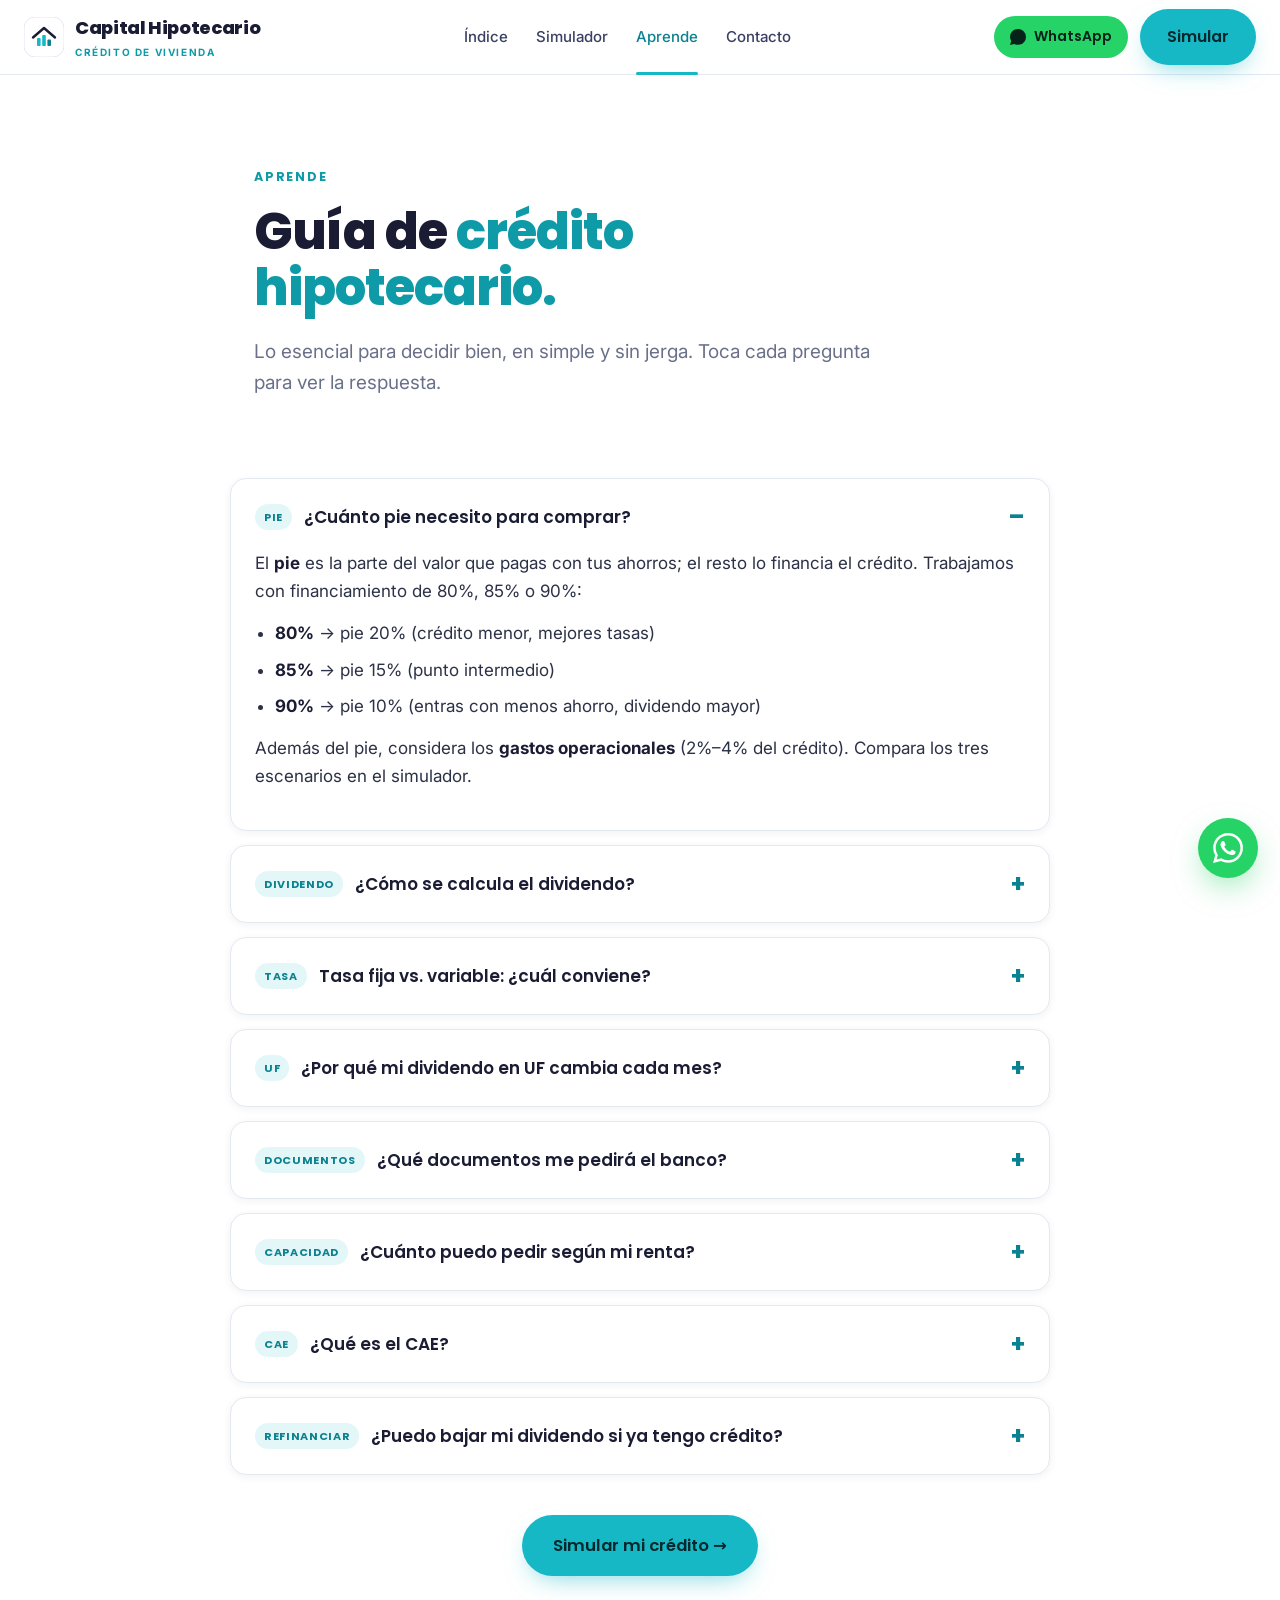
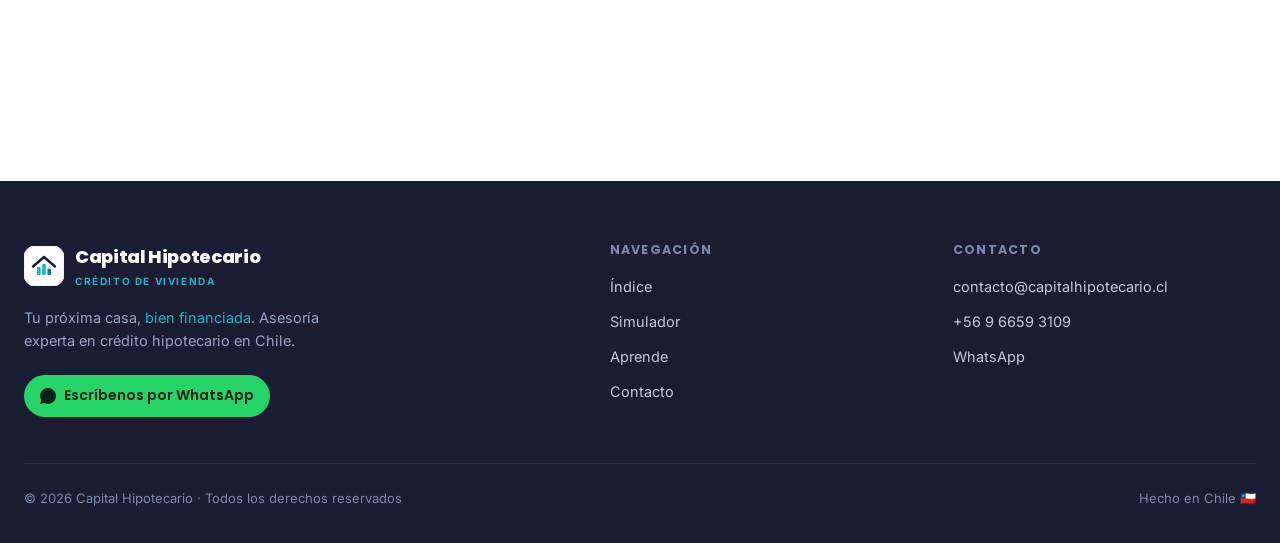
==== commit 6734ba7b: "Add files via upload" ====
--- a/aprende.html
+++ b/aprende.html
@@ -3,7 +3,7 @@
 <title>Guía de crédito hipotecario — Capital Hipotecario</title><meta name="description" content="Aprende lo esencial del crédito hipotecario: pie, dividendo, tasa fija vs variable, UF, documentos, CAE y capacidad de pago.">
 <link rel="preconnect" href="https://fonts.googleapis.com"><link rel="preconnect" href="https://fonts.gstatic.com" crossorigin>
 <link href="https://fonts.googleapis.com/css2?family=Poppins:wght@500;600;700;800&family=Inter:wght@400;500;600;700&display=swap" rel="stylesheet">
-<link rel="stylesheet" href="styles.css?v=5"></head><body>
+<link rel="stylesheet" href="styles.css?v=7"></head><body>
 <header><div class="wrap nav">
 <a href="index.html" class="brand"><svg class="logo" viewBox="0 0 40 40" fill="none" xmlns="http://www.w3.org/2000/svg" aria-hidden="true">
 <rect width="40" height="40" rx="11" fill="#fff" stroke="#e4e8f1"/>
@@ -46,5 +46,5 @@
 <div class="foot-col"><h4>Contacto</h4><a data-mail="text" href="#">correo</a><a data-tel="text" href="#">teléfono</a><a data-wa href="#">WhatsApp</a></div>
 </div><div class="foot-bot"><span>© 2026 Capital Hipotecario · Todos los derechos reservados</span><span>Hecho en Chile 🇨🇱</span></div></div></footer>
 <a class="wa-float" data-wa href="#" aria-label="WhatsApp"><svg width="30" height="30" viewBox="0 0 24 24" fill="currentColor"><path d="M.057 24l1.687-6.163a11.867 11.867 0 01-1.587-5.946C.16 5.335 5.495 0 12.05 0a11.82 11.82 0 018.413 3.488 11.82 11.82 0 013.48 8.414c-.003 6.557-5.338 11.892-11.893 11.892a11.9 11.9 0 01-5.688-1.448L.057 24zm6.597-3.807c1.676.995 3.276 1.591 5.392 1.592 5.448 0 9.886-4.434 9.889-9.885.002-5.462-4.415-9.89-9.881-9.892-5.452 0-9.887 4.434-9.889 9.884-.001 2.225.651 3.891 1.746 5.634l-.999 3.648 3.742-.981zm11.387-5.464c-.074-.124-.272-.198-.57-.347-.297-.149-1.758-.868-2.031-.967-.272-.099-.47-.149-.669.149-.198.297-.768.967-.941 1.165-.173.198-.347.223-.644.074-.297-.149-1.255-.462-2.39-1.475-.883-.788-1.48-1.761-1.653-2.059-.173-.297-.018-.458.13-.606.134-.133.297-.347.446-.521.151-.172.2-.296.3-.495.099-.198.05-.372-.025-.521-.075-.148-.669-1.611-.916-2.206-.242-.579-.487-.501-.669-.51l-.57-.01c-.198 0-.52.074-.792.372s-1.04 1.016-1.04 2.479 1.065 2.876 1.213 3.074c.149.198 2.095 3.2 5.076 4.487.709.306 1.263.489 1.694.626.712.226 1.36.194 1.872.118.571-.085 1.758-.719 2.006-1.413.248-.695.248-1.29.173-1.414z"/></svg></a>
-<script src="main.js?v=5"></script>
-<script src="bot.js?v=5"></script></body></html>+<script src="main.js?v=7"></script>
+</body></html>
--- a/styles.css
+++ b/styles.css
@@ -422,15 +422,15 @@
   background:#dbe8f1 url('santiago.jpg') center 30%/cover no-repeat}
 .santiago-svg{position:absolute;inset:0;width:100%;height:100%}
 .hero-shade{position:absolute;inset:0;background:
-  linear-gradient(96deg,#ffffff 0%,rgba(255,255,255,.97) 24%,rgba(255,255,255,.62) 40%,rgba(255,255,255,.14) 52%,rgba(255,255,255,0) 62%),
-  linear-gradient(0deg,rgba(255,255,255,.12),rgba(255,255,255,.12))}
+  radial-gradient(1100px 620px at 50% 40%,rgba(255,255,255,.66),rgba(255,255,255,.34) 72%),
+  linear-gradient(180deg,rgba(255,255,255,.42),rgba(255,255,255,.30))}
 .hero-banner-inner{position:relative;z-index:1;width:100%}
-.hero-copy{max-width:560px}
+.hero-copy{max-width:780px;margin:0 auto;text-align:center}
 .hero-title{font-family:var(--font-head);font-weight:800;line-height:1.02;letter-spacing:-.02em;
   font-size:clamp(26px,3.1vw,40px);color:var(--ink);margin-bottom:14px}
 .hero-title .ac{color:var(--coral)}
-.hero-sub{font-size:clamp(15px,1.5vw,18px);color:var(--ink-2);max-width:40ch;margin-bottom:24px;font-weight:500;line-height:1.55}
-.hero-copy .hero-actions{gap:12px}
+.hero-sub{font-size:clamp(15px,1.5vw,18px);color:var(--ink-2);max-width:52ch;margin:0 auto 26px;font-weight:500;line-height:1.55}
+.hero-copy .hero-actions{gap:12px;justify-content:center}
 .presim-section{background:var(--bg-soft);padding:clamp(40px,6vw,72px) 0}
 
 /* simulador inline tipo "pre-aprobación" */
@@ -468,7 +468,7 @@
 
 @media(max-width:960px){
   .hero-banner{min-height:auto;background-position:center 30%}
-  .hero-shade{background:linear-gradient(95deg,#fff 0%,rgba(255,255,255,.93) 48%,rgba(255,255,255,.6) 78%,rgba(255,255,255,.25) 100%)}
+  .hero-shade{background:radial-gradient(900px 600px at 50% 42%,rgba(255,255,255,.62),rgba(255,255,255,.4) 75%),linear-gradient(180deg,rgba(255,255,255,.5),rgba(255,255,255,.4))}
   .presim-row{grid-template-columns:1fr 1fr}
   .presim-field{grid-column:1/-1}
   .presim-btn{grid-column:1/-1;align-self:stretch}
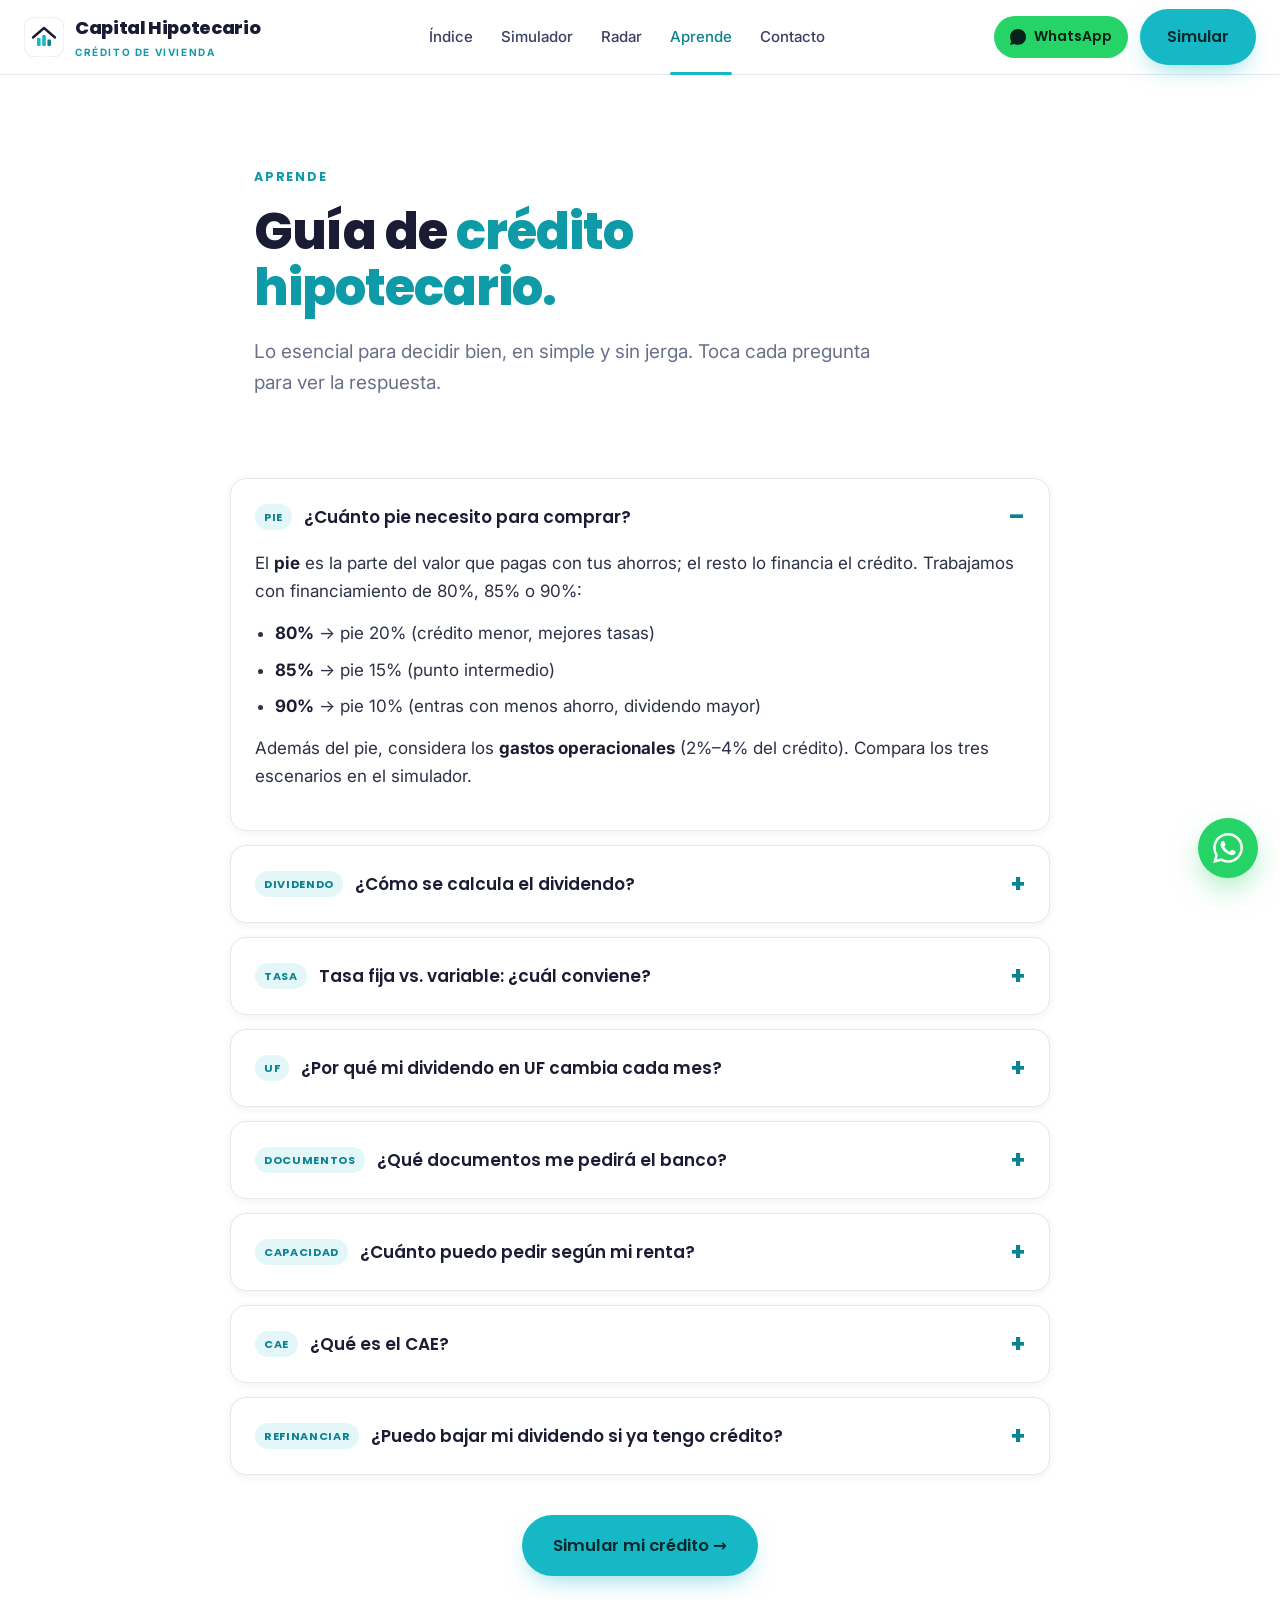
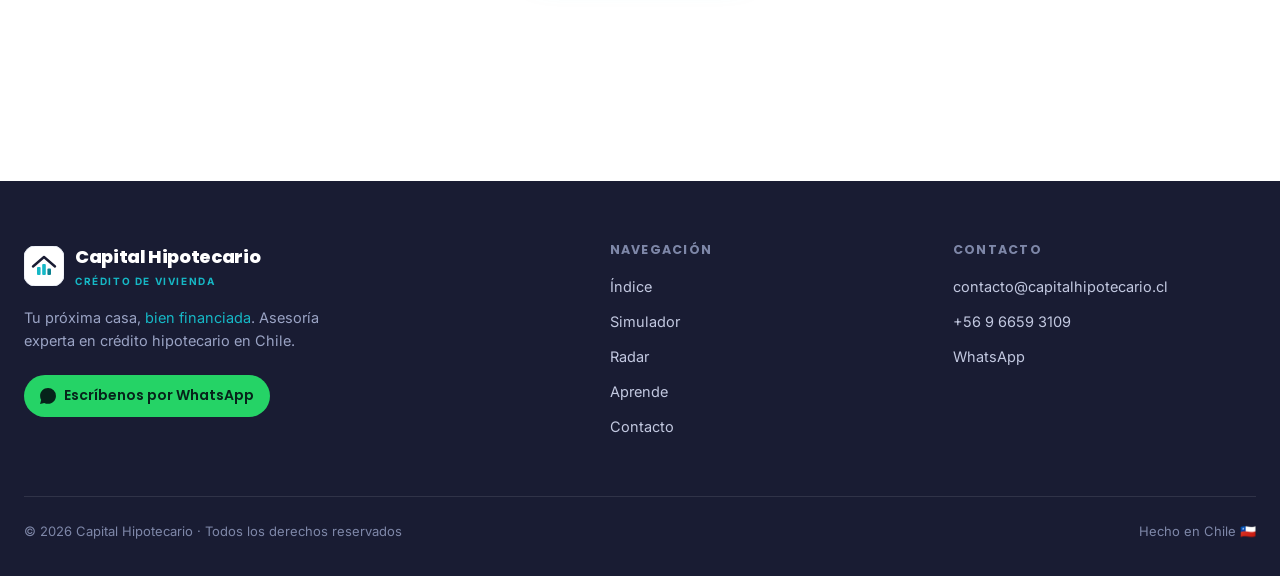
==== commit f6b96338: "Add files via upload" ====
--- a/aprende.html
+++ b/aprende.html
@@ -3,7 +3,7 @@
 <title>Guía de crédito hipotecario — Capital Hipotecario</title><meta name="description" content="Aprende lo esencial del crédito hipotecario: pie, dividendo, tasa fija vs variable, UF, documentos, CAE y capacidad de pago.">
 <link rel="preconnect" href="https://fonts.googleapis.com"><link rel="preconnect" href="https://fonts.gstatic.com" crossorigin>
 <link href="https://fonts.googleapis.com/css2?family=Poppins:wght@500;600;700;800&family=Inter:wght@400;500;600;700&display=swap" rel="stylesheet">
-<link rel="stylesheet" href="styles.css?v=7"></head><body>
+<link rel="stylesheet" href="styles.css?v=8"></head><body>
 <header><div class="wrap nav">
 <a href="index.html" class="brand"><svg class="logo" viewBox="0 0 40 40" fill="none" xmlns="http://www.w3.org/2000/svg" aria-hidden="true">
 <rect width="40" height="40" rx="11" fill="#fff" stroke="#e4e8f1"/>
@@ -11,12 +11,12 @@
 <rect x="13" y="21" width="3.6" height="8" rx="1" fill="#16b8c6"/>
 <rect x="18.2" y="18" width="3.6" height="11" rx="1" fill="#16b8c6"/>
 <rect x="23.4" y="22.5" width="3.6" height="6.5" rx="1" fill="#0c8290"/></svg><span><b>Capital Hipotecario</b><small>Crédito de vivienda</small></span></a>
-<nav class="nav-links"><a href="index.html">Índice</a><a href="simulador.html">Simulador</a><a href="aprende.html" class="active">Aprende</a><a href="contacto.html">Contacto</a></nav>
+<nav class="nav-links"><a href="index.html">Índice</a><a href="simulador.html">Simulador</a><a href="radar.html">Radar</a><a href="aprende.html" class="active">Aprende</a><a href="contacto.html">Contacto</a></nav>
 <div class="nav-cta">
 <a class="wa-head" data-wa href="#"><svg width="16" height="16" viewBox="0 0 24 24" fill="currentColor"><path d="M.057 24l1.687-6.163a11.867 11.867 0 01-1.587-5.946C.16 5.335 5.495 0 12.05 0a11.82 11.82 0 018.413 3.488 11.82 11.82 0 013.48 8.414c-.003 6.557-5.338 11.892-11.893 11.892a11.9 11.9 0 01-5.688-1.448L.057 24z"/></svg> <span>WhatsApp</span></a>
 <a href="simulador.html" class="btn btn-primary">Simular</a></div>
 <button class="burger" id="burger" aria-label="Abrir menú"><svg width="26" height="26" viewBox="0 0 24 24" fill="none" stroke="currentColor" stroke-width="2"><path d="M3 6h18M3 12h18M3 18h18"/></svg></button>
-</div><div class="mobile-menu" id="mobileMenu"><a href="index.html">Índice</a><a href="simulador.html">Simulador</a><a href="aprende.html">Aprende</a><a href="contacto.html">Contacto</a><a class="btn btn-wa" data-wa href="#"><svg width="16" height="16" viewBox="0 0 24 24" fill="currentColor"><path d="M.057 24l1.687-6.163a11.867 11.867 0 01-1.587-5.946C.16 5.335 5.495 0 12.05 0a11.82 11.82 0 018.413 3.488 11.82 11.82 0 013.48 8.414c-.003 6.557-5.338 11.892-11.893 11.892a11.9 11.9 0 01-5.688-1.448L.057 24z"/></svg> Hablar por WhatsApp</a></div></header>
+</div><div class="mobile-menu" id="mobileMenu"><a href="index.html">Índice</a><a href="simulador.html">Simulador</a><a href="radar.html">Radar</a><a href="aprende.html">Aprende</a><a href="contacto.html">Contacto</a><a class="btn btn-wa" data-wa href="#"><svg width="16" height="16" viewBox="0 0 24 24" fill="currentColor"><path d="M.057 24l1.687-6.163a11.867 11.867 0 01-1.587-5.946C.16 5.335 5.495 0 12.05 0a11.82 11.82 0 018.413 3.488 11.82 11.82 0 013.48 8.414c-.003 6.557-5.338 11.892-11.893 11.892a11.9 11.9 0 01-5.688-1.448L.057 24z"/></svg> Hablar por WhatsApp</a></div></header>
 <section class="hero" style="padding-bottom:20px"><div class="wrap" style="max-width:820px">
 <div class="sec-head reveal" style="margin-bottom:0"><span class="eyebrow">Aprende</span><h1 style="font-size:clamp(32px,5vw,50px)">Guía de <em>crédito hipotecario.</em></h1>
 <p class="lead">Lo esencial para decidir bien, en simple y sin jerga. Toca cada pregunta para ver la respuesta.</p></div></div></section>
@@ -42,9 +42,9 @@
 <rect x="23.4" y="22.5" width="3.6" height="6.5" rx="1" fill="#0c8290"/></svg><span><b>Capital Hipotecario</b><small style="color:#16b8c6">Crédito de vivienda</small></span></a>
 <p>Tu próxima casa, <em style="color:#16b8c6">bien financiada</em>. Asesoría experta en crédito hipotecario en Chile.</p>
 <a class="wa-head" data-wa href="#" style="margin-top:6px"><svg width="16" height="16" viewBox="0 0 24 24" fill="currentColor"><path d="M.057 24l1.687-6.163a11.867 11.867 0 01-1.587-5.946C.16 5.335 5.495 0 12.05 0a11.82 11.82 0 018.413 3.488 11.82 11.82 0 013.48 8.414c-.003 6.557-5.338 11.892-11.893 11.892a11.9 11.9 0 01-5.688-1.448L.057 24z"/></svg> <span>Escríbenos por WhatsApp</span></a></div>
-<div class="foot-col"><h4>Navegación</h4><a href="index.html">Índice</a><a href="simulador.html">Simulador</a><a href="aprende.html">Aprende</a><a href="contacto.html">Contacto</a></div>
+<div class="foot-col"><h4>Navegación</h4><a href="index.html">Índice</a><a href="simulador.html">Simulador</a><a href="radar.html">Radar</a><a href="aprende.html">Aprende</a><a href="contacto.html">Contacto</a></div>
 <div class="foot-col"><h4>Contacto</h4><a data-mail="text" href="#">correo</a><a data-tel="text" href="#">teléfono</a><a data-wa href="#">WhatsApp</a></div>
 </div><div class="foot-bot"><span>© 2026 Capital Hipotecario · Todos los derechos reservados</span><span>Hecho en Chile 🇨🇱</span></div></div></footer>
 <a class="wa-float" data-wa href="#" aria-label="WhatsApp"><svg width="30" height="30" viewBox="0 0 24 24" fill="currentColor"><path d="M.057 24l1.687-6.163a11.867 11.867 0 01-1.587-5.946C.16 5.335 5.495 0 12.05 0a11.82 11.82 0 018.413 3.488 11.82 11.82 0 013.48 8.414c-.003 6.557-5.338 11.892-11.893 11.892a11.9 11.9 0 01-5.688-1.448L.057 24zm6.597-3.807c1.676.995 3.276 1.591 5.392 1.592 5.448 0 9.886-4.434 9.889-9.885.002-5.462-4.415-9.89-9.881-9.892-5.452 0-9.887 4.434-9.889 9.884-.001 2.225.651 3.891 1.746 5.634l-.999 3.648 3.742-.981zm11.387-5.464c-.074-.124-.272-.198-.57-.347-.297-.149-1.758-.868-2.031-.967-.272-.099-.47-.149-.669.149-.198.297-.768.967-.941 1.165-.173.198-.347.223-.644.074-.297-.149-1.255-.462-2.39-1.475-.883-.788-1.48-1.761-1.653-2.059-.173-.297-.018-.458.13-.606.134-.133.297-.347.446-.521.151-.172.2-.296.3-.495.099-.198.05-.372-.025-.521-.075-.148-.669-1.611-.916-2.206-.242-.579-.487-.501-.669-.51l-.57-.01c-.198 0-.52.074-.792.372s-1.04 1.016-1.04 2.479 1.065 2.876 1.213 3.074c.149.198 2.095 3.2 5.076 4.487.709.306 1.263.489 1.694.626.712.226 1.36.194 1.872.118.571-.085 1.758-.719 2.006-1.413.248-.695.248-1.29.173-1.414z"/></svg></a>
-<script src="main.js?v=7"></script>
+<script src="main.js?v=8"></script>
 </body></html>
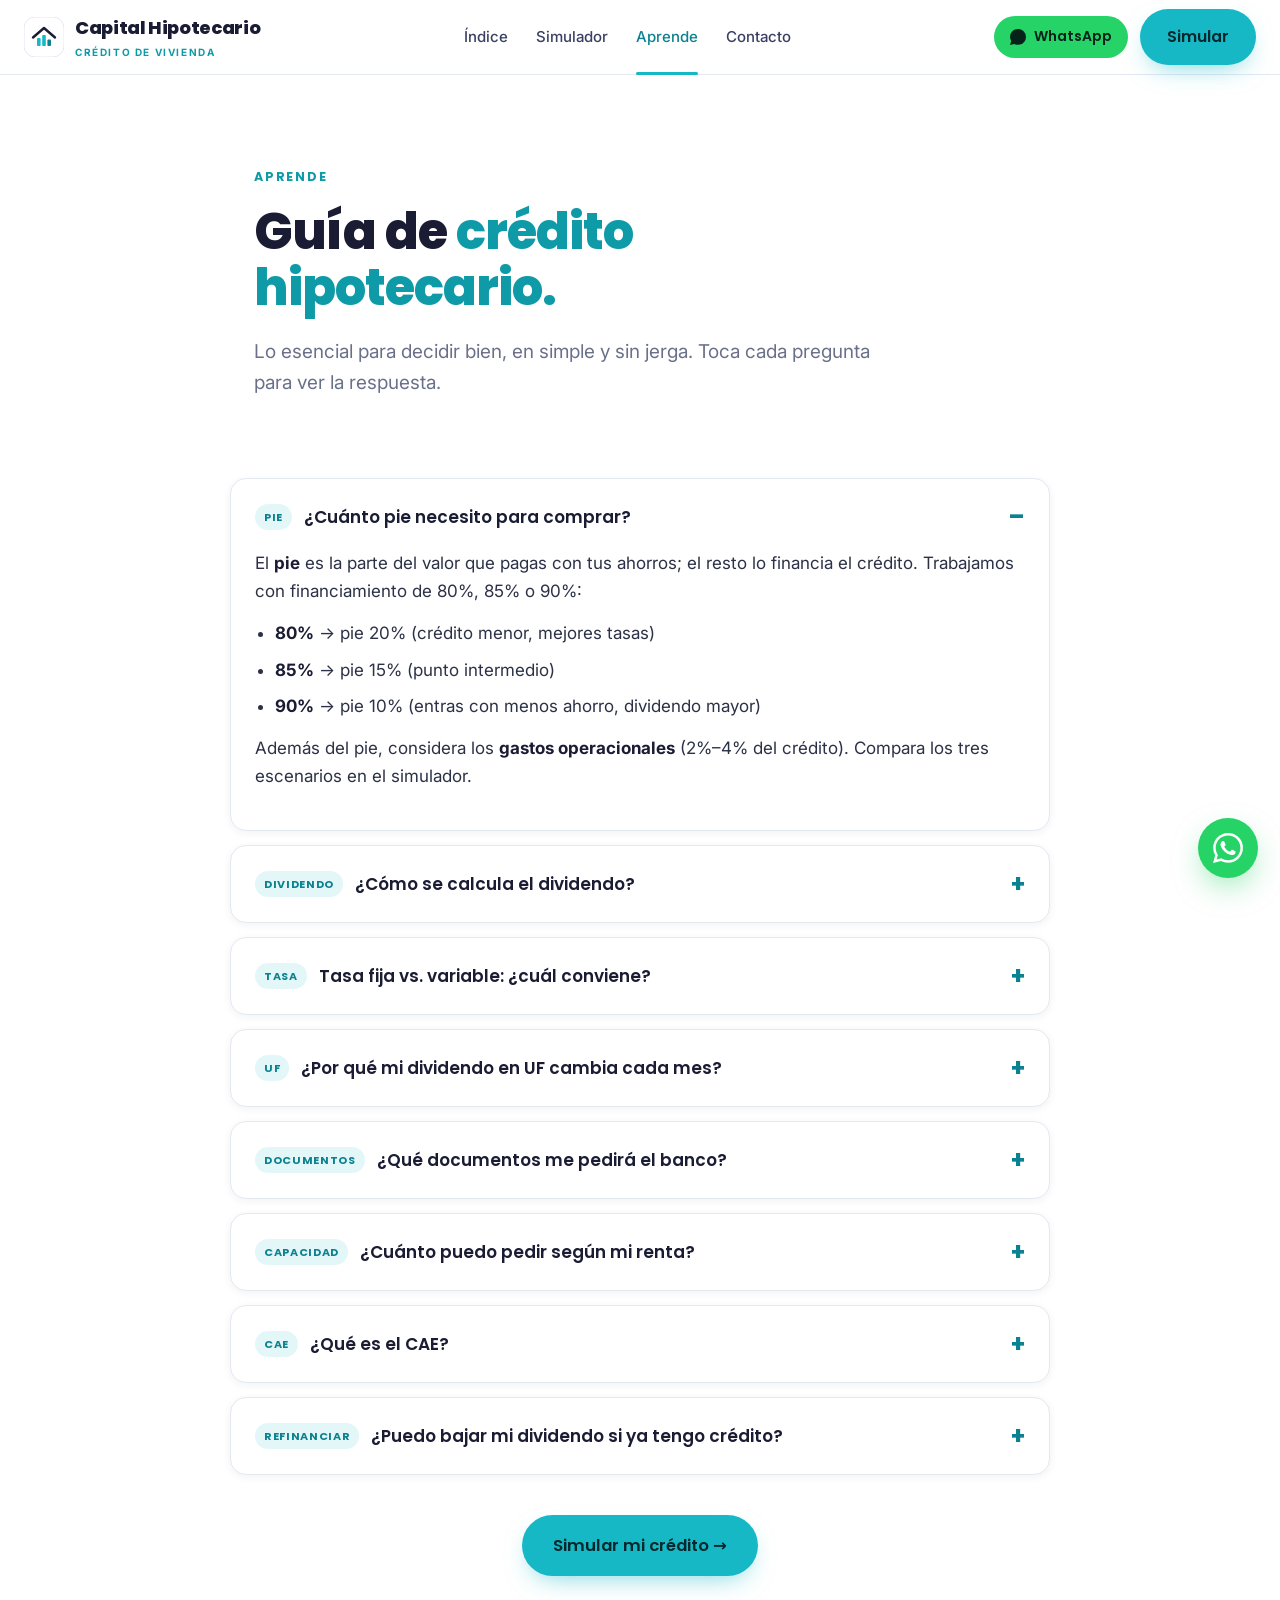
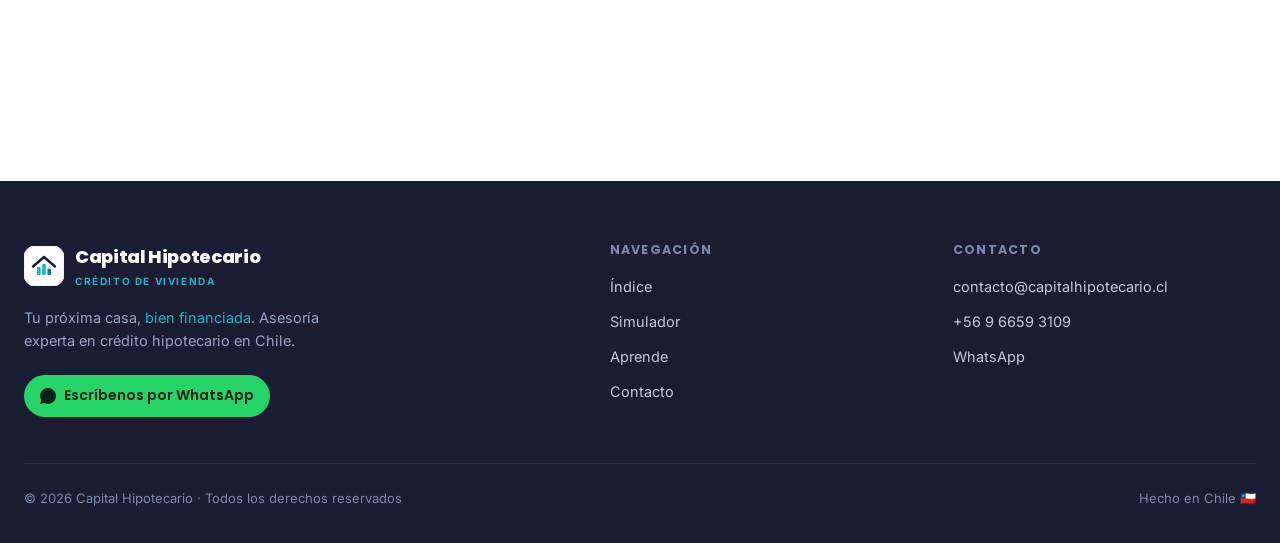
==== commit 185149c1: "Add files via upload" ====
--- a/aprende.html
+++ b/aprende.html
@@ -3,7 +3,7 @@
 <title>Guía de crédito hipotecario — Capital Hipotecario</title><meta name="description" content="Aprende lo esencial del crédito hipotecario: pie, dividendo, tasa fija vs variable, UF, documentos, CAE y capacidad de pago.">
 <link rel="preconnect" href="https://fonts.googleapis.com"><link rel="preconnect" href="https://fonts.gstatic.com" crossorigin>
 <link href="https://fonts.googleapis.com/css2?family=Poppins:wght@500;600;700;800&family=Inter:wght@400;500;600;700&display=swap" rel="stylesheet">
-<link rel="stylesheet" href="styles.css?v=8"></head><body>
+<link rel="stylesheet" href="styles.css?v=9"></head><body>
 <header><div class="wrap nav">
 <a href="index.html" class="brand"><svg class="logo" viewBox="0 0 40 40" fill="none" xmlns="http://www.w3.org/2000/svg" aria-hidden="true">
 <rect width="40" height="40" rx="11" fill="#fff" stroke="#e4e8f1"/>
@@ -11,12 +11,12 @@
 <rect x="13" y="21" width="3.6" height="8" rx="1" fill="#16b8c6"/>
 <rect x="18.2" y="18" width="3.6" height="11" rx="1" fill="#16b8c6"/>
 <rect x="23.4" y="22.5" width="3.6" height="6.5" rx="1" fill="#0c8290"/></svg><span><b>Capital Hipotecario</b><small>Crédito de vivienda</small></span></a>
-<nav class="nav-links"><a href="index.html">Índice</a><a href="simulador.html">Simulador</a><a href="radar.html">Radar</a><a href="aprende.html" class="active">Aprende</a><a href="contacto.html">Contacto</a></nav>
+<nav class="nav-links"><a href="index.html">Índice</a><a href="simulador.html">Simulador</a><a href="aprende.html" class="active">Aprende</a><a href="contacto.html">Contacto</a></nav>
 <div class="nav-cta">
 <a class="wa-head" data-wa href="#"><svg width="16" height="16" viewBox="0 0 24 24" fill="currentColor"><path d="M.057 24l1.687-6.163a11.867 11.867 0 01-1.587-5.946C.16 5.335 5.495 0 12.05 0a11.82 11.82 0 018.413 3.488 11.82 11.82 0 013.48 8.414c-.003 6.557-5.338 11.892-11.893 11.892a11.9 11.9 0 01-5.688-1.448L.057 24z"/></svg> <span>WhatsApp</span></a>
 <a href="simulador.html" class="btn btn-primary">Simular</a></div>
 <button class="burger" id="burger" aria-label="Abrir menú"><svg width="26" height="26" viewBox="0 0 24 24" fill="none" stroke="currentColor" stroke-width="2"><path d="M3 6h18M3 12h18M3 18h18"/></svg></button>
-</div><div class="mobile-menu" id="mobileMenu"><a href="index.html">Índice</a><a href="simulador.html">Simulador</a><a href="radar.html">Radar</a><a href="aprende.html">Aprende</a><a href="contacto.html">Contacto</a><a class="btn btn-wa" data-wa href="#"><svg width="16" height="16" viewBox="0 0 24 24" fill="currentColor"><path d="M.057 24l1.687-6.163a11.867 11.867 0 01-1.587-5.946C.16 5.335 5.495 0 12.05 0a11.82 11.82 0 018.413 3.488 11.82 11.82 0 013.48 8.414c-.003 6.557-5.338 11.892-11.893 11.892a11.9 11.9 0 01-5.688-1.448L.057 24z"/></svg> Hablar por WhatsApp</a></div></header>
+</div><div class="mobile-menu" id="mobileMenu"><a href="index.html">Índice</a><a href="simulador.html">Simulador</a><a href="aprende.html">Aprende</a><a href="contacto.html">Contacto</a><a class="btn btn-wa" data-wa href="#"><svg width="16" height="16" viewBox="0 0 24 24" fill="currentColor"><path d="M.057 24l1.687-6.163a11.867 11.867 0 01-1.587-5.946C.16 5.335 5.495 0 12.05 0a11.82 11.82 0 018.413 3.488 11.82 11.82 0 013.48 8.414c-.003 6.557-5.338 11.892-11.893 11.892a11.9 11.9 0 01-5.688-1.448L.057 24z"/></svg> Hablar por WhatsApp</a></div></header>
 <section class="hero" style="padding-bottom:20px"><div class="wrap" style="max-width:820px">
 <div class="sec-head reveal" style="margin-bottom:0"><span class="eyebrow">Aprende</span><h1 style="font-size:clamp(32px,5vw,50px)">Guía de <em>crédito hipotecario.</em></h1>
 <p class="lead">Lo esencial para decidir bien, en simple y sin jerga. Toca cada pregunta para ver la respuesta.</p></div></div></section>
@@ -42,9 +42,9 @@
 <rect x="23.4" y="22.5" width="3.6" height="6.5" rx="1" fill="#0c8290"/></svg><span><b>Capital Hipotecario</b><small style="color:#16b8c6">Crédito de vivienda</small></span></a>
 <p>Tu próxima casa, <em style="color:#16b8c6">bien financiada</em>. Asesoría experta en crédito hipotecario en Chile.</p>
 <a class="wa-head" data-wa href="#" style="margin-top:6px"><svg width="16" height="16" viewBox="0 0 24 24" fill="currentColor"><path d="M.057 24l1.687-6.163a11.867 11.867 0 01-1.587-5.946C.16 5.335 5.495 0 12.05 0a11.82 11.82 0 018.413 3.488 11.82 11.82 0 013.48 8.414c-.003 6.557-5.338 11.892-11.893 11.892a11.9 11.9 0 01-5.688-1.448L.057 24z"/></svg> <span>Escríbenos por WhatsApp</span></a></div>
-<div class="foot-col"><h4>Navegación</h4><a href="index.html">Índice</a><a href="simulador.html">Simulador</a><a href="radar.html">Radar</a><a href="aprende.html">Aprende</a><a href="contacto.html">Contacto</a></div>
+<div class="foot-col"><h4>Navegación</h4><a href="index.html">Índice</a><a href="simulador.html">Simulador</a><a href="aprende.html">Aprende</a><a href="contacto.html">Contacto</a></div>
 <div class="foot-col"><h4>Contacto</h4><a data-mail="text" href="#">correo</a><a data-tel="text" href="#">teléfono</a><a data-wa href="#">WhatsApp</a></div>
 </div><div class="foot-bot"><span>© 2026 Capital Hipotecario · Todos los derechos reservados</span><span>Hecho en Chile 🇨🇱</span></div></div></footer>
 <a class="wa-float" data-wa href="#" aria-label="WhatsApp"><svg width="30" height="30" viewBox="0 0 24 24" fill="currentColor"><path d="M.057 24l1.687-6.163a11.867 11.867 0 01-1.587-5.946C.16 5.335 5.495 0 12.05 0a11.82 11.82 0 018.413 3.488 11.82 11.82 0 013.48 8.414c-.003 6.557-5.338 11.892-11.893 11.892a11.9 11.9 0 01-5.688-1.448L.057 24zm6.597-3.807c1.676.995 3.276 1.591 5.392 1.592 5.448 0 9.886-4.434 9.889-9.885.002-5.462-4.415-9.89-9.881-9.892-5.452 0-9.887 4.434-9.889 9.884-.001 2.225.651 3.891 1.746 5.634l-.999 3.648 3.742-.981zm11.387-5.464c-.074-.124-.272-.198-.57-.347-.297-.149-1.758-.868-2.031-.967-.272-.099-.47-.149-.669.149-.198.297-.768.967-.941 1.165-.173.198-.347.223-.644.074-.297-.149-1.255-.462-2.39-1.475-.883-.788-1.48-1.761-1.653-2.059-.173-.297-.018-.458.13-.606.134-.133.297-.347.446-.521.151-.172.2-.296.3-.495.099-.198.05-.372-.025-.521-.075-.148-.669-1.611-.916-2.206-.242-.579-.487-.501-.669-.51l-.57-.01c-.198 0-.52.074-.792.372s-1.04 1.016-1.04 2.479 1.065 2.876 1.213 3.074c.149.198 2.095 3.2 5.076 4.487.709.306 1.263.489 1.694.626.712.226 1.36.194 1.872.118.571-.085 1.758-.719 2.006-1.413.248-.695.248-1.29.173-1.414z"/></svg></a>
-<script src="main.js?v=8"></script>
+<script src="main.js?v=9"></script>
 </body></html>
